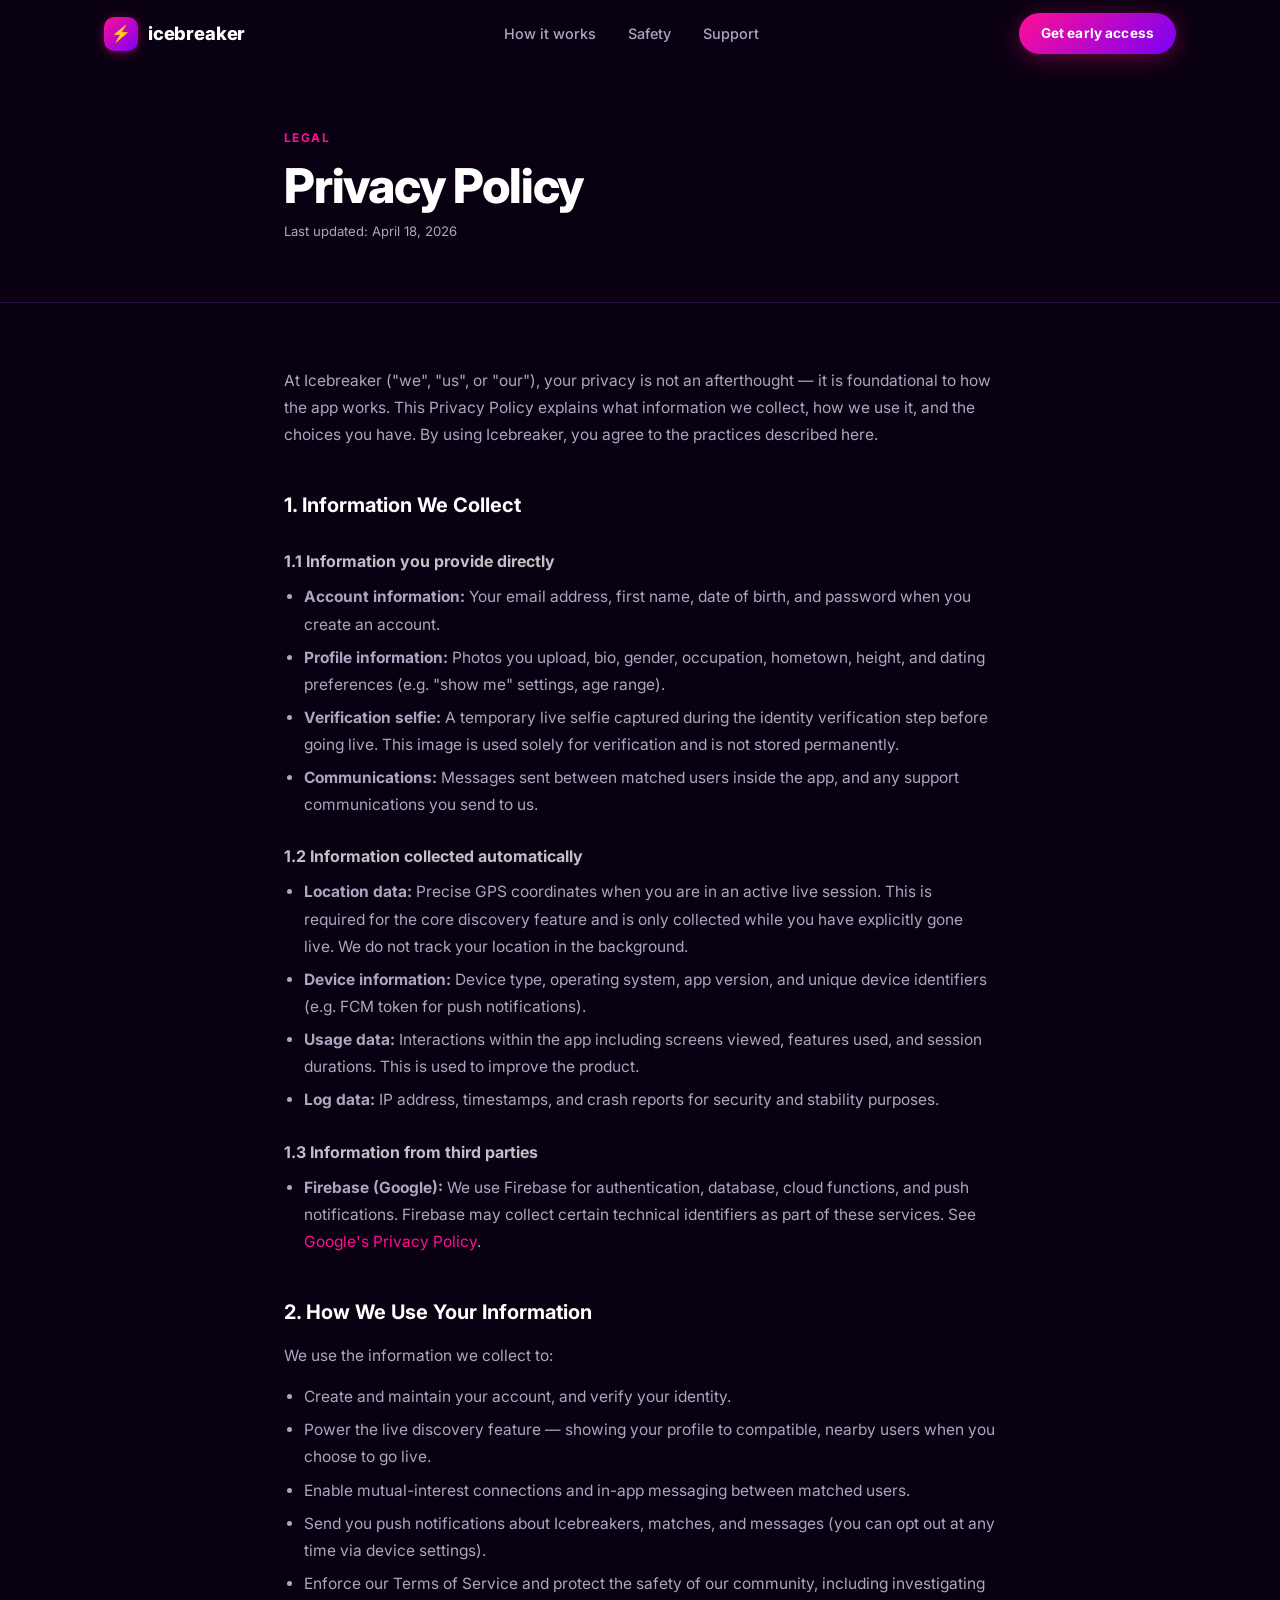
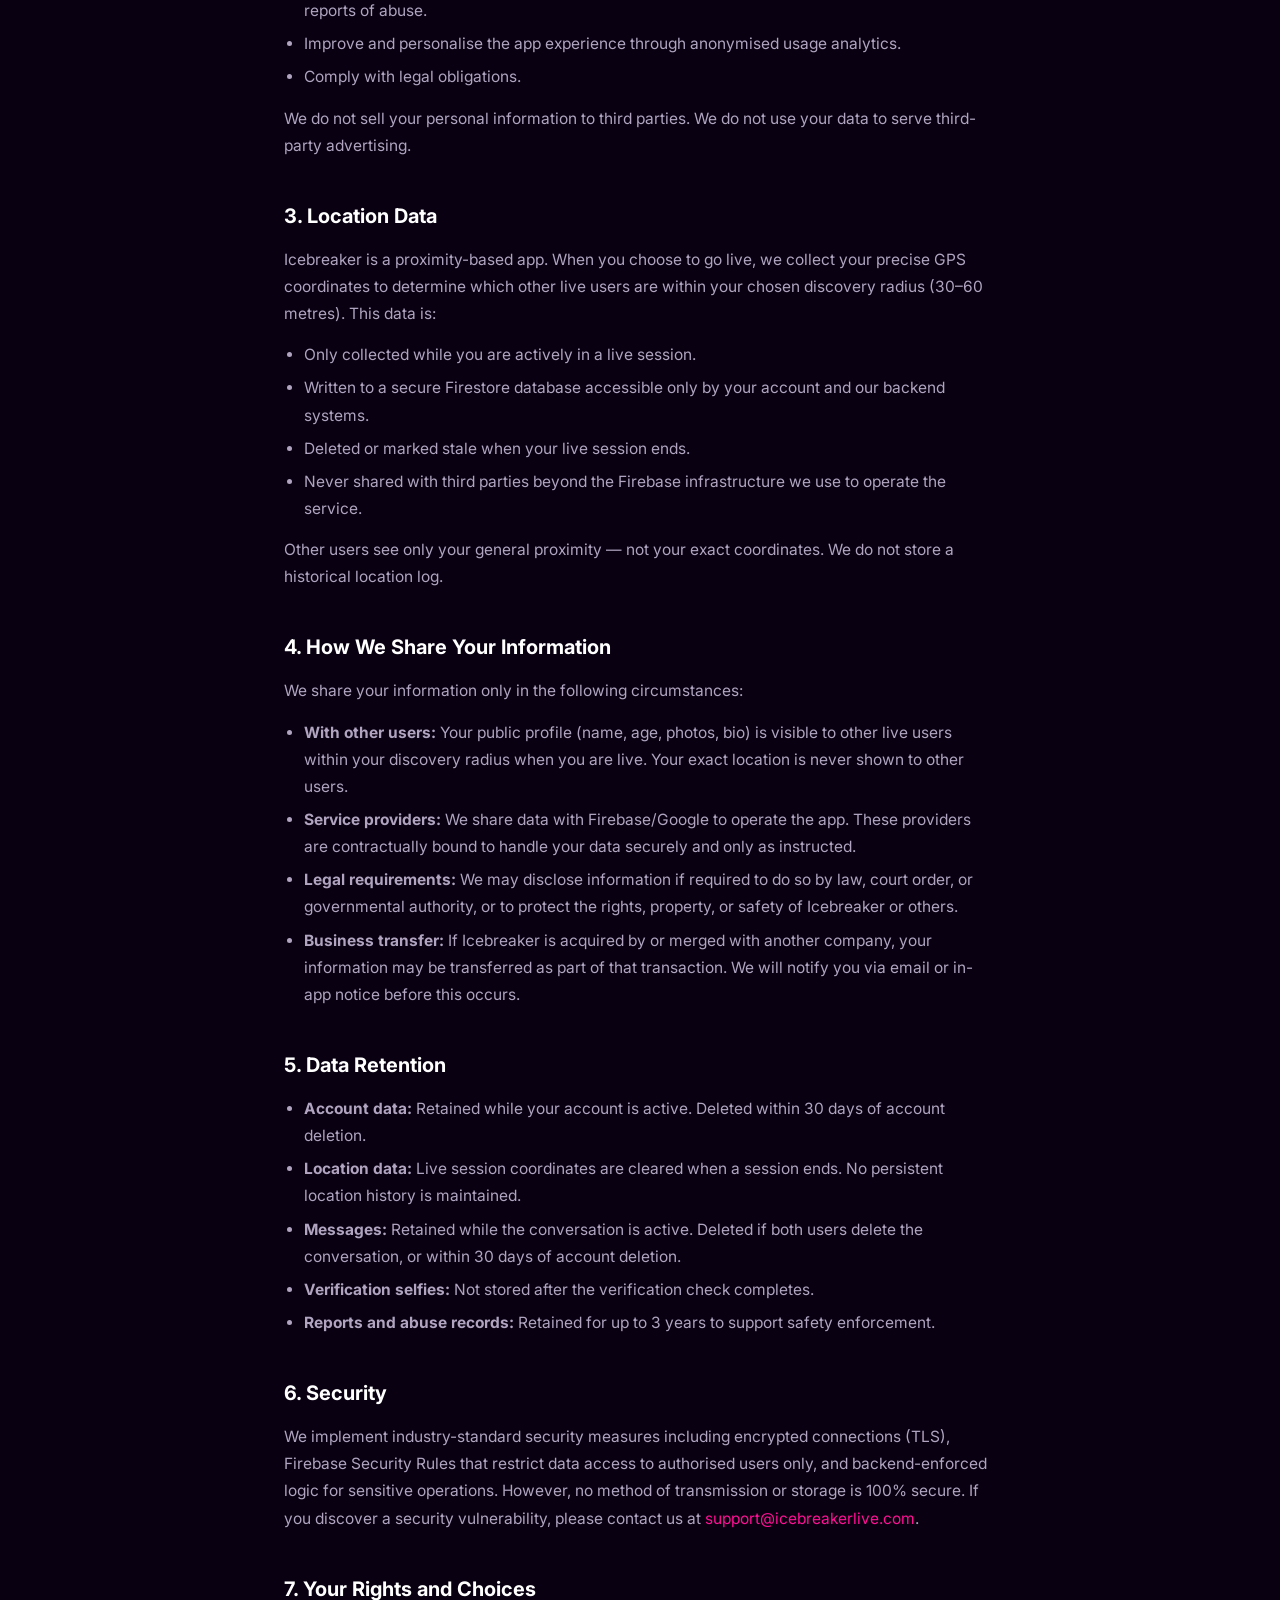
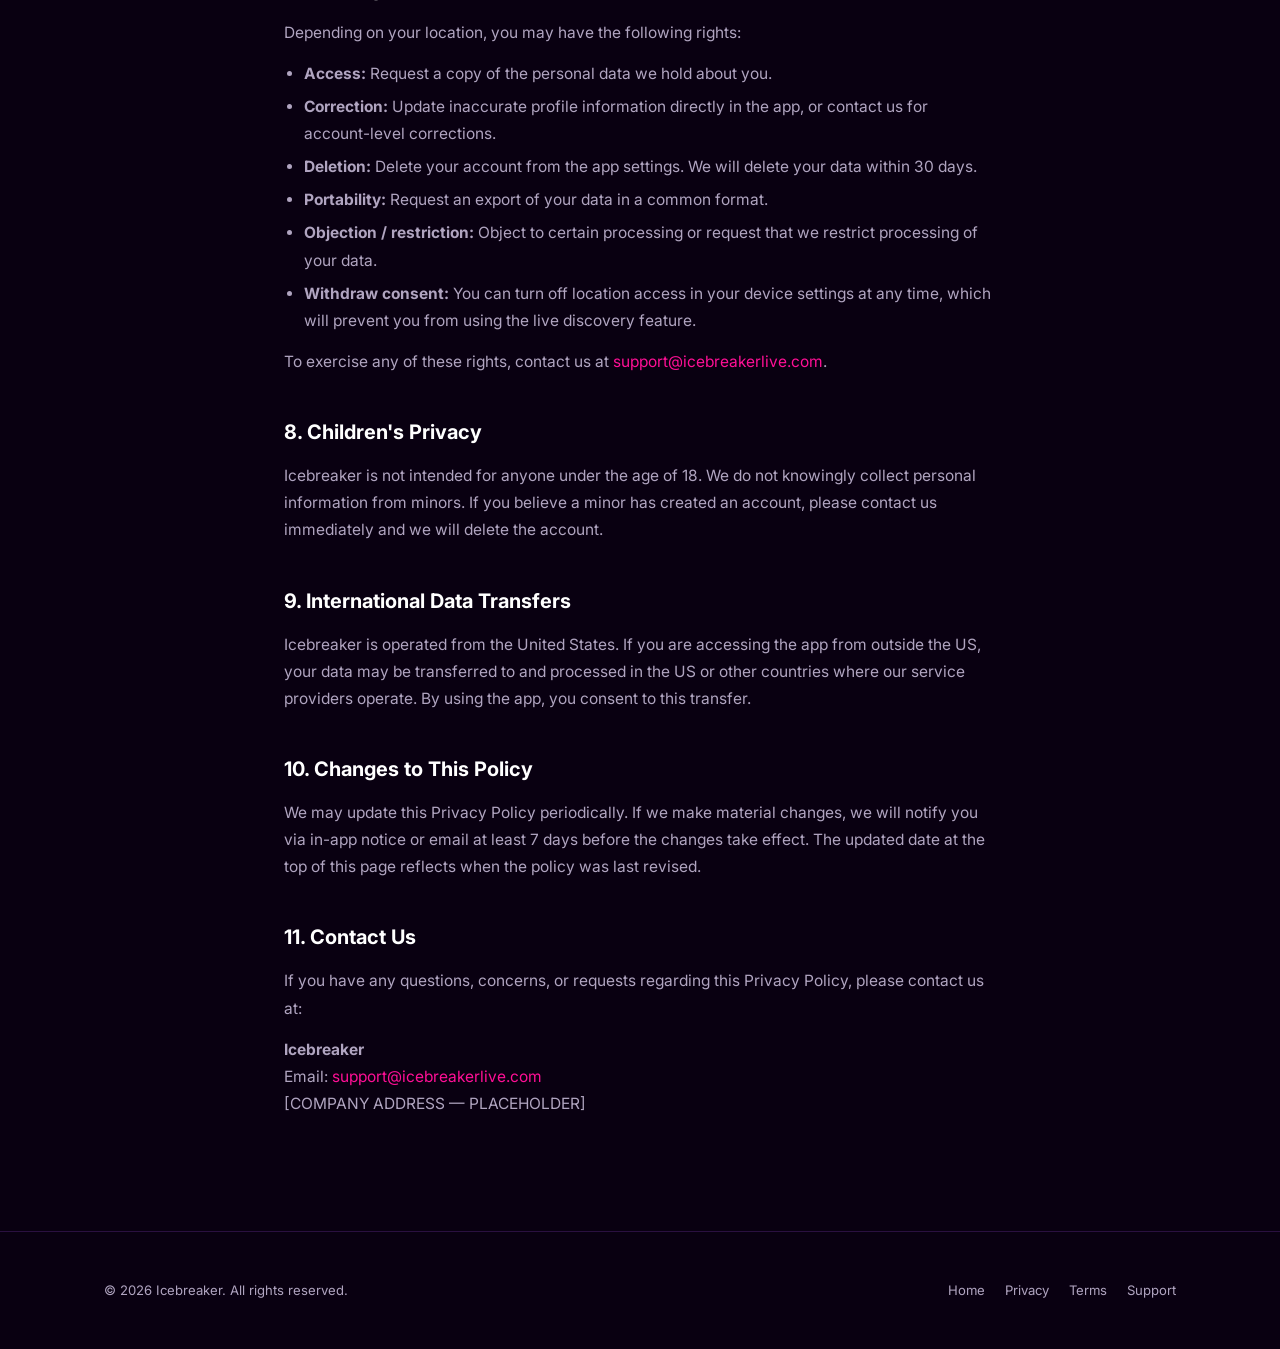
==== privacy.html @ 13da2100 "feat: initial Icebreaker website — landing, privacy, terms, support" ====
<!DOCTYPE html>
<html lang="en">
<head>
  <meta charset="UTF-8">
  <meta name="viewport" content="width=device-width, initial-scale=1.0">
  <meta name="description" content="Icebreaker Privacy Policy — how we collect, use, and protect your data.">
  <title>Privacy Policy — Icebreaker</title>
  <link rel="preconnect" href="https://fonts.googleapis.com">
  <link rel="preconnect" href="https://fonts.gstatic.com" crossorigin>
  <link href="https://fonts.googleapis.com/css2?family=Inter:wght@400;500;600;700;800;900&display=swap" rel="stylesheet">
  <link rel="stylesheet" href="css/styles.css">
  <link rel="icon" href="data:image/svg+xml,<svg xmlns='http://www.w3.org/2000/svg' viewBox='0 0 100 100'><text y='.9em' font-size='90'>⚡</text></svg>">
</head>
<body>

<!-- Mobile nav -->
<nav class="mobile-nav">
  <button class="mobile-nav__close">✕</button>
  <a href="index.html">Home</a>
  <a href="index.html#how-it-works">How it works</a>
  <a href="support.html">Support</a>
</nav>

<!-- Nav -->
<header class="nav">
  <div class="nav__inner">
    <a href="index.html" class="nav__logo">
      <div class="nav__logo-icon">⚡</div>
      <span>icebreaker</span>
    </a>
    <nav class="nav__links">
      <a href="index.html#how-it-works">How it works</a>
      <a href="index.html#safety">Safety</a>
      <a href="support.html">Support</a>
    </nav>
    <div class="nav__cta">
      <a href="index.html#download" class="btn btn-primary" style="padding:10px 22px;font-size:0.85rem;">Get early access</a>
      <button class="hamburger" aria-label="Open menu">
        <span></span><span></span><span></span>
      </button>
    </div>
  </div>
</header>

<!-- Hero -->
<section class="legal-hero">
  <div class="container container--narrow">
    <p class="label legal-hero__eyebrow">Legal</p>
    <h1 class="h2">Privacy Policy</h1>
    <p class="legal-updated text-muted">Last updated: April 18, 2026</p>
  </div>
</section>

<!-- Content -->
<section class="legal-body">
  <div class="container container--narrow">
    <div class="legal-content">

      <p>
        At Icebreaker ("we", "us", or "our"), your privacy is not an afterthought — it is foundational to how the app works. This Privacy Policy explains what information we collect, how we use it, and the choices you have. By using Icebreaker, you agree to the practices described here.
      </p>

      <h2>1. Information We Collect</h2>

      <h3>1.1 Information you provide directly</h3>
      <ul>
        <li><strong>Account information:</strong> Your email address, first name, date of birth, and password when you create an account.</li>
        <li><strong>Profile information:</strong> Photos you upload, bio, gender, occupation, hometown, height, and dating preferences (e.g. "show me" settings, age range).</li>
        <li><strong>Verification selfie:</strong> A temporary live selfie captured during the identity verification step before going live. This image is used solely for verification and is not stored permanently.</li>
        <li><strong>Communications:</strong> Messages sent between matched users inside the app, and any support communications you send to us.</li>
      </ul>

      <h3>1.2 Information collected automatically</h3>
      <ul>
        <li><strong>Location data:</strong> Precise GPS coordinates when you are in an active live session. This is required for the core discovery feature and is only collected while you have explicitly gone live. We do not track your location in the background.</li>
        <li><strong>Device information:</strong> Device type, operating system, app version, and unique device identifiers (e.g. FCM token for push notifications).</li>
        <li><strong>Usage data:</strong> Interactions within the app including screens viewed, features used, and session durations. This is used to improve the product.</li>
        <li><strong>Log data:</strong> IP address, timestamps, and crash reports for security and stability purposes.</li>
      </ul>

      <h3>1.3 Information from third parties</h3>
      <ul>
        <li><strong>Firebase (Google):</strong> We use Firebase for authentication, database, cloud functions, and push notifications. Firebase may collect certain technical identifiers as part of these services. See <a href="https://policies.google.com/privacy" target="_blank" rel="noopener">Google's Privacy Policy</a>.</li>
      </ul>

      <h2>2. How We Use Your Information</h2>
      <p>We use the information we collect to:</p>
      <ul>
        <li>Create and maintain your account, and verify your identity.</li>
        <li>Power the live discovery feature — showing your profile to compatible, nearby users when you choose to go live.</li>
        <li>Enable mutual-interest connections and in-app messaging between matched users.</li>
        <li>Send you push notifications about Icebreakers, matches, and messages (you can opt out at any time via device settings).</li>
        <li>Enforce our Terms of Service and protect the safety of our community, including investigating reports of abuse.</li>
        <li>Improve and personalise the app experience through anonymised usage analytics.</li>
        <li>Comply with legal obligations.</li>
      </ul>
      <p>We do not sell your personal information to third parties. We do not use your data to serve third-party advertising.</p>

      <h2>3. Location Data</h2>
      <p>
        Icebreaker is a proximity-based app. When you choose to go live, we collect your precise GPS coordinates to determine which other live users are within your chosen discovery radius (30–60 metres). This data is:
      </p>
      <ul>
        <li>Only collected while you are actively in a live session.</li>
        <li>Written to a secure Firestore database accessible only by your account and our backend systems.</li>
        <li>Deleted or marked stale when your live session ends.</li>
        <li>Never shared with third parties beyond the Firebase infrastructure we use to operate the service.</li>
      </ul>
      <p>
        Other users see only your general proximity — not your exact coordinates. We do not store a historical location log.
      </p>

      <h2>4. How We Share Your Information</h2>
      <p>We share your information only in the following circumstances:</p>
      <ul>
        <li><strong>With other users:</strong> Your public profile (name, age, photos, bio) is visible to other live users within your discovery radius when you are live. Your exact location is never shown to other users.</li>
        <li><strong>Service providers:</strong> We share data with Firebase/Google to operate the app. These providers are contractually bound to handle your data securely and only as instructed.</li>
        <li><strong>Legal requirements:</strong> We may disclose information if required to do so by law, court order, or governmental authority, or to protect the rights, property, or safety of Icebreaker or others.</li>
        <li><strong>Business transfer:</strong> If Icebreaker is acquired by or merged with another company, your information may be transferred as part of that transaction. We will notify you via email or in-app notice before this occurs.</li>
      </ul>

      <h2>5. Data Retention</h2>
      <ul>
        <li><strong>Account data:</strong> Retained while your account is active. Deleted within 30 days of account deletion.</li>
        <li><strong>Location data:</strong> Live session coordinates are cleared when a session ends. No persistent location history is maintained.</li>
        <li><strong>Messages:</strong> Retained while the conversation is active. Deleted if both users delete the conversation, or within 30 days of account deletion.</li>
        <li><strong>Verification selfies:</strong> Not stored after the verification check completes.</li>
        <li><strong>Reports and abuse records:</strong> Retained for up to 3 years to support safety enforcement.</li>
      </ul>

      <h2>6. Security</h2>
      <p>
        We implement industry-standard security measures including encrypted connections (TLS), Firebase Security Rules that restrict data access to authorised users only, and backend-enforced logic for sensitive operations. However, no method of transmission or storage is 100% secure. If you discover a security vulnerability, please contact us at <a href="mailto:support@icebreakerlive.com">support@icebreakerlive.com</a>.
      </p>

      <h2>7. Your Rights and Choices</h2>
      <p>Depending on your location, you may have the following rights:</p>
      <ul>
        <li><strong>Access:</strong> Request a copy of the personal data we hold about you.</li>
        <li><strong>Correction:</strong> Update inaccurate profile information directly in the app, or contact us for account-level corrections.</li>
        <li><strong>Deletion:</strong> Delete your account from the app settings. We will delete your data within 30 days.</li>
        <li><strong>Portability:</strong> Request an export of your data in a common format.</li>
        <li><strong>Objection / restriction:</strong> Object to certain processing or request that we restrict processing of your data.</li>
        <li><strong>Withdraw consent:</strong> You can turn off location access in your device settings at any time, which will prevent you from using the live discovery feature.</li>
      </ul>
      <p>To exercise any of these rights, contact us at <a href="mailto:support@icebreakerlive.com">support@icebreakerlive.com</a>.</p>

      <h2>8. Children's Privacy</h2>
      <p>
        Icebreaker is not intended for anyone under the age of 18. We do not knowingly collect personal information from minors. If you believe a minor has created an account, please contact us immediately and we will delete the account.
      </p>

      <h2>9. International Data Transfers</h2>
      <p>
        Icebreaker is operated from the United States. If you are accessing the app from outside the US, your data may be transferred to and processed in the US or other countries where our service providers operate. By using the app, you consent to this transfer.
      </p>

      <h2>10. Changes to This Policy</h2>
      <p>
        We may update this Privacy Policy periodically. If we make material changes, we will notify you via in-app notice or email at least 7 days before the changes take effect. The updated date at the top of this page reflects when the policy was last revised.
      </p>

      <h2>11. Contact Us</h2>
      <p>
        If you have any questions, concerns, or requests regarding this Privacy Policy, please contact us at:
      </p>
      <!-- PLACEHOLDER: replace with your legal entity name and address -->
      <p>
        <strong>Icebreaker</strong><br>
        Email: <a href="mailto:support@icebreakerlive.com">support@icebreakerlive.com</a><br>
        [COMPANY ADDRESS — PLACEHOLDER]
      </p>

    </div>
  </div>
</section>

<!-- Footer -->
<footer class="footer">
  <div class="container">
    <div class="footer__bottom" style="border-top:none;padding-top:0;">
      <p class="footer__copy">© 2026 Icebreaker. All rights reserved.</p>
      <div class="footer__legal">
        <a href="index.html">Home</a>
        <a href="privacy.html">Privacy</a>
        <a href="terms.html">Terms</a>
        <a href="support.html">Support</a>
      </div>
    </div>
  </div>
</footer>

<script src="js/main.js" defer></script>
</body>
</html>
---- css/styles.css ----
/* ═══════════════════════════════════════════════════════════════════════
   Icebreaker – Design System
   Brand: #FF0F96 (pink) → #7A00F5 (purple), #00D0FF (cyan)
   ═══════════════════════════════════════════════════════════════════════ */

/* ── Tokens ── */
:root {
  --pink:       #FF0F96;
  --purple:     #7A00F5;
  --cyan:       #00D0FF;
  --bg-dark:    #090011;
  --bg-surface: #130020;
  --bg-card:    #1C002E;
  --divider:    #2A1040;
  --text-muted: #B0A4C0;

  --gradient: linear-gradient(135deg, var(--pink), var(--purple));
  --gradient-h: linear-gradient(135deg, var(--purple), var(--pink));

  --radius-sm: 12px;
  --radius-md: 20px;
  --radius-lg: 32px;
  --radius-xl: 48px;

  --shadow-glow-pink:   0 0 60px rgba(255,15,150,0.25);
  --shadow-glow-purple: 0 0 60px rgba(122,0,245,0.25);
  --shadow-card:        0 4px 32px rgba(9,0,17,0.5);
  --shadow-card-hover:  0 12px 48px rgba(255,15,150,0.18);

  --font: 'Inter', -apple-system, BlinkMacSystemFont, 'Segoe UI', sans-serif;
  --font-display: 'Inter', sans-serif;

  --nav-h: 68px;
  --section-pad: 100px;
}

/* ── Reset ── */
*, *::before, *::after { box-sizing: border-box; margin: 0; padding: 0; }
html { scroll-behavior: smooth; -webkit-text-size-adjust: 100%; }
body {
  font-family: var(--font);
  background: var(--bg-dark);
  color: #fff;
  line-height: 1.6;
  overflow-x: hidden;
}
img, svg { display: block; max-width: 100%; }
a { color: inherit; text-decoration: none; }
button { font-family: inherit; cursor: pointer; border: none; outline: none; }
ul { list-style: none; }

/* ── Typography scale ── */
.h1 { font-size: clamp(2.4rem, 6vw, 4.4rem); font-weight: 800; line-height: 1.08; letter-spacing: -0.03em; }
.h2 { font-size: clamp(1.8rem, 4vw, 3rem);   font-weight: 800; line-height: 1.12; letter-spacing: -0.025em; }
.h3 { font-size: clamp(1.2rem, 2.5vw, 1.6rem); font-weight: 700; line-height: 1.3; }
.h4 { font-size: 1.1rem; font-weight: 700; }
.body-lg { font-size: clamp(1rem, 1.8vw, 1.2rem); line-height: 1.7; }
.body    { font-size: 1rem;  line-height: 1.65; }
.caption { font-size: 0.82rem; line-height: 1.5; }
.label   { font-size: 0.75rem; font-weight: 700; letter-spacing: 0.12em; text-transform: uppercase; }

/* ── Gradient text ── */
.gradient-text {
  background: var(--gradient);
  -webkit-background-clip: text;
  -webkit-text-fill-color: transparent;
  background-clip: text;
}

/* ── Utility ── */
.text-muted  { color: var(--text-muted); }
.text-center { text-align: center; }
.sr-only { position: absolute; width: 1px; height: 1px; overflow: hidden; clip: rect(0,0,0,0); }

/* ── Layout container ── */
.container {
  width: 100%;
  max-width: 1120px;
  margin: 0 auto;
  padding: 0 24px;
}
.container--narrow { max-width: 760px; }
.container--wide   { max-width: 1280px; }

/* ── Buttons ── */
.btn {
  display: inline-flex;
  align-items: center;
  justify-content: center;
  gap: 8px;
  padding: 14px 32px;
  border-radius: 100px;
  font-weight: 700;
  font-size: 0.95rem;
  letter-spacing: 0.01em;
  transition: transform 0.18s ease, box-shadow 0.18s ease, opacity 0.18s ease;
  cursor: pointer;
}
.btn:hover  { transform: translateY(-2px); }
.btn:active { transform: translateY(0); }

.btn-primary {
  background: var(--gradient);
  color: #fff;
  box-shadow: 0 4px 24px rgba(255,15,150,0.35);
}
.btn-primary:hover { box-shadow: 0 8px 36px rgba(255,15,150,0.55); }

.btn-outline {
  background: transparent;
  color: #fff;
  border: 1.5px solid rgba(255,255,255,0.22);
  backdrop-filter: blur(12px);
}
.btn-outline:hover {
  border-color: var(--pink);
  box-shadow: 0 0 20px rgba(255,15,150,0.2);
}

.btn-cyan {
  background: var(--cyan);
  color: var(--bg-dark);
  font-weight: 800;
  box-shadow: 0 4px 24px rgba(0,208,255,0.3);
}
.btn-cyan:hover { box-shadow: 0 8px 36px rgba(0,208,255,0.5); }

/* ── Divider ── */
.divider {
  width: 100%;
  height: 1px;
  background: var(--divider);
}

/* ═══════════════════════════════════════════
   NAV
   ═══════════════════════════════════════════ */
.nav {
  position: fixed;
  top: 0; left: 0; right: 0;
  z-index: 100;
  height: var(--nav-h);
  display: flex;
  align-items: center;
  transition: background 0.3s ease, backdrop-filter 0.3s ease, border-color 0.3s ease;
  border-bottom: 1px solid transparent;
}
.nav.scrolled {
  background: rgba(9,0,17,0.88);
  backdrop-filter: blur(20px);
  -webkit-backdrop-filter: blur(20px);
  border-color: var(--divider);
}
.nav__inner {
  display: flex;
  align-items: center;
  justify-content: space-between;
  width: 100%;
  max-width: 1120px;
  margin: 0 auto;
  padding: 0 24px;
}
.nav__logo {
  display: flex;
  align-items: center;
  gap: 10px;
  font-weight: 800;
  font-size: 1.15rem;
  letter-spacing: -0.01em;
}
.nav__logo-icon {
  width: 34px;
  height: 34px;
  background: var(--gradient);
  border-radius: 10px;
  display: flex;
  align-items: center;
  justify-content: center;
  font-size: 1rem;
  box-shadow: 0 2px 12px rgba(255,15,150,0.4);
}
.nav__links {
  display: flex;
  align-items: center;
  gap: 32px;
}
.nav__links a {
  font-size: 0.9rem;
  font-weight: 500;
  color: var(--text-muted);
  transition: color 0.15s;
}
.nav__links a:hover { color: #fff; }
.nav__cta {
  display: flex;
  align-items: center;
  gap: 12px;
}
.hamburger {
  display: none;
  flex-direction: column;
  gap: 5px;
  background: none;
  padding: 4px;
}
.hamburger span {
  display: block;
  width: 22px;
  height: 2px;
  background: #fff;
  border-radius: 2px;
  transition: transform 0.2s, opacity 0.2s;
}

/* ═══════════════════════════════════════════
   HERO
   ═══════════════════════════════════════════ */
.hero {
  min-height: 100vh;
  display: flex;
  flex-direction: column;
  align-items: center;
  justify-content: center;
  text-align: center;
  padding: calc(var(--nav-h) + 60px) 24px 80px;
  position: relative;
  overflow: hidden;
}

/* Ambient glow blobs */
.hero__glow {
  position: absolute;
  border-radius: 50%;
  filter: blur(80px);
  pointer-events: none;
}
.hero__glow--pink {
  width: 600px; height: 600px;
  top: -10%; left: -5%;
  background: radial-gradient(circle, rgba(255,15,150,0.18) 0%, transparent 70%);
  animation: drift 8s ease-in-out infinite alternate;
}
.hero__glow--purple {
  width: 500px; height: 500px;
  bottom: 0; right: -5%;
  background: radial-gradient(circle, rgba(122,0,245,0.16) 0%, transparent 70%);
  animation: drift 10s ease-in-out infinite alternate-reverse;
}
.hero__glow--cyan {
  width: 300px; height: 300px;
  top: 40%; left: 50%;
  transform: translate(-50%, -50%);
  background: radial-gradient(circle, rgba(0,208,255,0.08) 0%, transparent 70%);
  animation: pulse-glow 4s ease-in-out infinite;
}

@keyframes drift {
  from { transform: translate(0, 0) scale(1); }
  to   { transform: translate(40px, -30px) scale(1.1); }
}
@keyframes pulse-glow {
  0%, 100% { opacity: 0.6; transform: translate(-50%,-50%) scale(1); }
  50%       { opacity: 1;   transform: translate(-50%,-50%) scale(1.2); }
}

.hero__content {
  position: relative;
  z-index: 1;
  max-width: 780px;
}
.hero__badge {
  display: inline-flex;
  align-items: center;
  gap: 8px;
  padding: 6px 16px 6px 10px;
  background: rgba(255,15,150,0.1);
  border: 1px solid rgba(255,15,150,0.25);
  border-radius: 100px;
  font-size: 0.8rem;
  font-weight: 600;
  color: var(--pink);
  margin-bottom: 28px;
  letter-spacing: 0.02em;
}
.hero__badge-dot {
  width: 6px; height: 6px;
  background: var(--pink);
  border-radius: 50%;
  animation: blink 1.6s ease-in-out infinite;
}
@keyframes blink {
  0%, 100% { opacity: 1; }
  50%       { opacity: 0.2; }
}

.hero__title {
  margin-bottom: 24px;
}
.hero__sub {
  color: var(--text-muted);
  max-width: 540px;
  margin: 0 auto 40px;
}
.hero__ctas {
  display: flex;
  align-items: center;
  justify-content: center;
  gap: 16px;
  flex-wrap: wrap;
  margin-bottom: 64px;
}

/* App store badges (coming soon state) */
.store-badge {
  display: inline-flex;
  align-items: center;
  gap: 10px;
  padding: 12px 22px;
  background: rgba(255,255,255,0.06);
  border: 1.5px solid rgba(255,255,255,0.12);
  border-radius: 14px;
  font-weight: 600;
  font-size: 0.88rem;
  color: rgba(255,255,255,0.55);
  cursor: default;
  position: relative;
  transition: border-color 0.2s;
}
.store-badge__soon {
  position: absolute;
  top: -9px;
  right: 10px;
  background: var(--cyan);
  color: var(--bg-dark);
  font-size: 0.62rem;
  font-weight: 800;
  letter-spacing: 0.08em;
  padding: 2px 8px;
  border-radius: 100px;
}
.store-badge__icon { font-size: 1.3rem; opacity: 0.6; }
.store-badge__text { text-align: left; line-height: 1.3; }
.store-badge__text small { display: block; font-size: 0.7rem; font-weight: 400; opacity: 0.65; }
.store-badge__text strong { font-size: 0.95rem; }

/* Phone mockup visual */
.hero__visual {
  position: relative;
  width: 100%;
  max-width: 480px;
  margin: 0 auto;
}
.phone-frame {
  width: 220px;
  height: 440px;
  background: var(--bg-surface);
  border-radius: 40px;
  border: 2px solid var(--divider);
  margin: 0 auto;
  position: relative;
  box-shadow: 0 0 0 1px rgba(255,255,255,0.04), var(--shadow-card), 0 0 80px rgba(122,0,245,0.25);
  overflow: hidden;
}
.phone-frame::before {
  content: '';
  position: absolute;
  top: 10px; left: 50%;
  transform: translateX(-50%);
  width: 80px; height: 8px;
  background: var(--bg-card);
  border-radius: 4px;
}
.phone-screen {
  position: absolute;
  inset: 20px 8px 8px;
  display: flex;
  flex-direction: column;
  align-items: center;
  padding: 12px 8px;
  gap: 8px;
}
.phone-user-card {
  width: 100%;
  background: var(--bg-card);
  border-radius: 16px;
  border: 1px solid var(--divider);
  padding: 10px;
  display: flex;
  align-items: center;
  gap: 8px;
  animation: card-float 3.5s ease-in-out infinite;
}
.phone-user-card:nth-child(2) { animation-delay: -1.75s; }
.phone-user-card__avatar {
  width: 38px; height: 38px;
  border-radius: 50%;
  flex-shrink: 0;
}
.phone-user-card__info { flex: 1; }
.phone-user-card__name {
  height: 8px;
  border-radius: 4px;
  margin-bottom: 5px;
  background: rgba(255,255,255,0.18);
}
.phone-user-card__sub {
  height: 6px;
  border-radius: 3px;
  background: rgba(255,255,255,0.08);
  width: 65%;
}
.phone-connect {
  display: flex;
  flex-direction: column;
  align-items: center;
  gap: 4px;
  padding: 8px 0;
}
.phone-connect__bolt {
  font-size: 1.4rem;
  animation: bolt-pulse 1.8s ease-in-out infinite;
}
.phone-connect__line {
  width: 2px;
  height: 20px;
  border-radius: 1px;
  background: linear-gradient(to bottom, var(--pink), var(--cyan));
  animation: bolt-pulse 1.8s ease-in-out infinite;
}

@keyframes card-float {
  0%, 100% { transform: translateY(0); }
  50%       { transform: translateY(-5px); }
}
@keyframes bolt-pulse {
  0%, 100% { opacity: 1;   transform: scale(1); }
  50%       { opacity: 0.4; transform: scale(0.85); }
}

/* Floating user chips around the phone */
.user-chip {
  position: absolute;
  display: flex;
  align-items: center;
  gap: 8px;
  background: rgba(19,0,32,0.85);
  border: 1px solid var(--divider);
  border-radius: 100px;
  padding: 6px 14px 6px 8px;
  backdrop-filter: blur(12px);
  font-size: 0.78rem;
  font-weight: 600;
  white-space: nowrap;
  box-shadow: var(--shadow-card);
}
.user-chip__dot {
  width: 8px; height: 8px;
  border-radius: 50%;
  background: #4CD98A;
  box-shadow: 0 0 8px rgba(76,217,138,0.6);
  animation: blink 2s ease-in-out infinite;
}
.user-chip--1 { top: 30px; left: -30px; animation: chip-float 4s ease-in-out infinite; }
.user-chip--2 { top: 80px; right: -40px; animation: chip-float 4s ease-in-out infinite 1.3s; }
.user-chip--3 { bottom: 60px; left: -20px; animation: chip-float 4s ease-in-out infinite 2.6s; }

@keyframes chip-float {
  0%, 100% { transform: translateY(0); }
  50%       { transform: translateY(-8px); }
}

/* ═══════════════════════════════════════════
   SECTION COMMON
   ═══════════════════════════════════════════ */
.section {
  padding: var(--section-pad) 0;
}
.section--dark { background: var(--bg-dark); }
.section--surface { background: var(--bg-surface); }
.section--card { background: var(--bg-card); }

.section__header {
  margin-bottom: 64px;
}
.section__eyebrow {
  display: inline-block;
  margin-bottom: 12px;
  color: var(--pink);
}
.section__title { margin-bottom: 16px; }
.section__sub { color: var(--text-muted); }

/* ═══════════════════════════════════════════
   HOW IT WORKS
   ═══════════════════════════════════════════ */
.steps {
  display: grid;
  grid-template-columns: repeat(auto-fit, minmax(260px, 1fr));
  gap: 24px;
  counter-reset: steps;
}
.step-card {
  background: var(--bg-surface);
  border: 1px solid var(--divider);
  border-radius: var(--radius-lg);
  padding: 36px 32px;
  position: relative;
  transition: border-color 0.25s ease, transform 0.25s ease, box-shadow 0.25s ease;
  overflow: hidden;
}
.step-card::before {
  content: '';
  position: absolute;
  inset: 0;
  background: var(--gradient);
  opacity: 0;
  transition: opacity 0.25s ease;
  border-radius: inherit;
}
.step-card:hover {
  border-color: rgba(255,15,150,0.35);
  transform: translateY(-6px);
  box-shadow: var(--shadow-card-hover);
}
.step-card:hover::before { opacity: 0.04; }

.step-card__number {
  font-size: 0.7rem;
  font-weight: 800;
  letter-spacing: 0.12em;
  color: var(--pink);
  margin-bottom: 20px;
  text-transform: uppercase;
}
.step-card__icon {
  width: 52px; height: 52px;
  border-radius: 16px;
  display: flex;
  align-items: center;
  justify-content: center;
  font-size: 1.5rem;
  margin-bottom: 20px;
  position: relative;
  z-index: 1;
}
.step-card__icon--pink   { background: rgba(255,15,150,0.12); }
.step-card__icon--purple { background: rgba(122,0,245,0.12); }
.step-card__icon--cyan   { background: rgba(0,208,255,0.12); }

.step-card__title {
  margin-bottom: 10px;
  position: relative;
  z-index: 1;
}
.step-card__body {
  color: var(--text-muted);
  font-size: 0.95rem;
  line-height: 1.65;
  position: relative;
  z-index: 1;
}

/* ═══════════════════════════════════════════
   FEATURES / BENEFITS
   ═══════════════════════════════════════════ */
.features {
  display: grid;
  grid-template-columns: 1fr 1fr;
  gap: 16px;
}
.feature-card {
  background: var(--bg-card);
  border: 1px solid var(--divider);
  border-radius: var(--radius-md);
  padding: 28px 24px;
  transition: border-color 0.25s, transform 0.25s, box-shadow 0.25s;
}
.feature-card:hover {
  border-color: rgba(122,0,245,0.35);
  transform: translateY(-4px);
  box-shadow: 0 8px 32px rgba(122,0,245,0.14);
}
.feature-card__icon {
  font-size: 1.6rem;
  margin-bottom: 14px;
}
.feature-card__title { margin-bottom: 8px; }
.feature-card__body { color: var(--text-muted); font-size: 0.9rem; line-height: 1.6; }

/* ═══════════════════════════════════════════
   SAFETY SECTION
   ═══════════════════════════════════════════ */
.safety-split {
  display: grid;
  grid-template-columns: 1fr 1fr;
  gap: 80px;
  align-items: center;
}
.safety-visual {
  position: relative;
}
.safety-card {
  background: var(--bg-card);
  border: 1px solid var(--divider);
  border-radius: var(--radius-lg);
  padding: 28px;
  display: flex;
  align-items: flex-start;
  gap: 16px;
  transition: border-color 0.2s, transform 0.2s;
  margin-bottom: 12px;
}
.safety-card:hover {
  border-color: rgba(0,208,255,0.3);
  transform: translateX(6px);
}
.safety-card__icon {
  width: 44px; height: 44px;
  border-radius: 12px;
  background: rgba(0,208,255,0.1);
  display: flex;
  align-items: center;
  justify-content: center;
  font-size: 1.2rem;
  flex-shrink: 0;
}
.safety-card__title { margin-bottom: 4px; }
.safety-card__body { color: var(--text-muted); font-size: 0.88rem; line-height: 1.6; }
.safety-badge {
  display: inline-flex;
  align-items: center;
  gap: 8px;
  background: rgba(76,217,138,0.1);
  border: 1px solid rgba(76,217,138,0.25);
  border-radius: 100px;
  padding: 6px 14px;
  font-size: 0.8rem;
  font-weight: 700;
  color: #4CD98A;
  margin-top: 8px;
}

/* ═══════════════════════════════════════════
   DOWNLOAD / CTA SECTION
   ═══════════════════════════════════════════ */
.cta-section {
  padding: var(--section-pad) 0;
  text-align: center;
  position: relative;
  overflow: hidden;
}
.cta-section__glow {
  position: absolute;
  inset: 0;
  background: radial-gradient(ellipse 80% 60% at 50% 100%, rgba(122,0,245,0.2) 0%, transparent 70%);
  pointer-events: none;
}
.cta-section__content { position: relative; z-index: 1; }
.store-badges {
  display: flex;
  justify-content: center;
  gap: 16px;
  flex-wrap: wrap;
  margin-top: 40px;
}
.store-badge-lg {
  display: inline-flex;
  align-items: center;
  gap: 12px;
  padding: 16px 28px;
  background: rgba(255,255,255,0.05);
  border: 1.5px solid rgba(255,255,255,0.1);
  border-radius: 18px;
  font-weight: 600;
  color: rgba(255,255,255,0.45);
  cursor: default;
  position: relative;
  transition: border-color 0.2s;
  min-width: 200px;
}
.store-badge-lg__soon {
  position: absolute;
  top: -10px; right: 14px;
  background: var(--gradient);
  color: #fff;
  font-size: 0.62rem;
  font-weight: 800;
  letter-spacing: 0.1em;
  padding: 2px 10px;
  border-radius: 100px;
  box-shadow: 0 2px 12px rgba(255,15,150,0.4);
}
.store-badge-lg__icon { font-size: 1.6rem; opacity: 0.5; }
.store-badge-lg__label { text-align: left; }
.store-badge-lg__label small { display: block; font-size: 0.7rem; opacity: 0.55; }
.store-badge-lg__label strong { font-size: 1rem; }
.notify-form {
  display: flex;
  align-items: center;
  justify-content: center;
  gap: 12px;
  margin-top: 32px;
  flex-wrap: wrap;
}
.notify-input {
  padding: 13px 20px;
  background: rgba(255,255,255,0.06);
  border: 1.5px solid rgba(255,255,255,0.14);
  border-radius: 100px;
  color: #fff;
  font-family: var(--font);
  font-size: 0.95rem;
  width: 280px;
  outline: none;
  transition: border-color 0.2s;
}
.notify-input::placeholder { color: rgba(255,255,255,0.3); }
.notify-input:focus { border-color: var(--pink); }

/* ═══════════════════════════════════════════
   FOOTER
   ═══════════════════════════════════════════ */
.footer {
  border-top: 1px solid var(--divider);
  padding: 48px 0;
}
.footer__inner {
  display: grid;
  grid-template-columns: 1.4fr 1fr 1fr 1fr;
  gap: 40px;
  margin-bottom: 48px;
}
.footer__brand p { color: var(--text-muted); font-size: 0.88rem; margin-top: 12px; line-height: 1.65; max-width: 240px; }
.footer__col-title {
  font-size: 0.75rem;
  font-weight: 700;
  letter-spacing: 0.1em;
  text-transform: uppercase;
  color: rgba(255,255,255,0.35);
  margin-bottom: 16px;
}
.footer__links { display: flex; flex-direction: column; gap: 10px; }
.footer__links a { color: var(--text-muted); font-size: 0.88rem; transition: color 0.15s; }
.footer__links a:hover { color: #fff; }
.footer__bottom {
  display: flex;
  align-items: center;
  justify-content: space-between;
  padding-top: 24px;
  border-top: 1px solid var(--divider);
  flex-wrap: wrap;
  gap: 12px;
}
.footer__copy { font-size: 0.82rem; color: var(--text-muted); }
.footer__legal { display: flex; gap: 20px; }
.footer__legal a { font-size: 0.82rem; color: var(--text-muted); transition: color 0.15s; }
.footer__legal a:hover { color: #fff; }

/* ═══════════════════════════════════════════
   LEGAL PAGES
   ═══════════════════════════════════════════ */
.legal-hero {
  padding: calc(var(--nav-h) + 60px) 0 60px;
  border-bottom: 1px solid var(--divider);
}
.legal-hero__eyebrow {
  color: var(--pink);
  margin-bottom: 12px;
}
.legal-body {
  padding: 64px 0 100px;
}
.legal-content {
  color: var(--text-muted);
  font-size: 0.97rem;
  line-height: 1.75;
}
.legal-content h2 {
  font-size: 1.25rem;
  font-weight: 700;
  color: #fff;
  margin: 40px 0 12px;
}
.legal-content h2:first-child { margin-top: 0; }
.legal-content h3 {
  font-size: 1rem;
  font-weight: 700;
  color: rgba(255,255,255,0.75);
  margin: 24px 0 8px;
}
.legal-content p { margin-bottom: 14px; }
.legal-content ul {
  list-style: disc;
  margin: 0 0 14px 20px;
}
.legal-content ul li { margin-bottom: 6px; }
.legal-content a { color: var(--pink); transition: opacity 0.15s; }
.legal-content a:hover { opacity: 0.75; }
.legal-updated {
  font-size: 0.82rem;
  color: var(--text-muted);
  margin-top: 8px;
}

/* ═══════════════════════════════════════════
   SUPPORT PAGE
   ═══════════════════════════════════════════ */
.support-grid {
  display: grid;
  grid-template-columns: repeat(auto-fit, minmax(280px, 1fr));
  gap: 20px;
  margin-bottom: 64px;
}
.support-card {
  background: var(--bg-surface);
  border: 1px solid var(--divider);
  border-radius: var(--radius-lg);
  padding: 32px 28px;
  transition: border-color 0.2s, transform 0.2s;
}
.support-card:hover {
  border-color: rgba(255,15,150,0.3);
  transform: translateY(-4px);
}
.support-card__icon { font-size: 1.8rem; margin-bottom: 16px; }
.support-card__title { margin-bottom: 8px; }
.support-card__body { color: var(--text-muted); font-size: 0.9rem; line-height: 1.65; margin-bottom: 20px; }

.faq { border-top: 1px solid var(--divider); }
.faq-item {
  border-bottom: 1px solid var(--divider);
}
.faq-btn {
  width: 100%;
  display: flex;
  align-items: center;
  justify-content: space-between;
  padding: 24px 0;
  background: none;
  color: #fff;
  font-size: 1rem;
  font-weight: 600;
  text-align: left;
  gap: 16px;
  transition: color 0.15s;
}
.faq-btn:hover { color: var(--pink); }
.faq-chevron {
  width: 20px; height: 20px;
  flex-shrink: 0;
  transition: transform 0.25s ease;
  color: var(--text-muted);
}
.faq-item.open .faq-chevron { transform: rotate(180deg); }
.faq-answer {
  max-height: 0;
  overflow: hidden;
  transition: max-height 0.3s ease, padding 0.3s ease;
}
.faq-item.open .faq-answer { max-height: 400px; }
.faq-answer-inner {
  padding-bottom: 24px;
  color: var(--text-muted);
  font-size: 0.95rem;
  line-height: 1.7;
}

/* ═══════════════════════════════════════════
   SCROLL ANIMATIONS
   ═══════════════════════════════════════════ */
[data-animate] {
  opacity: 0;
  transform: translateY(28px);
  transition: opacity 0.6s ease, transform 0.6s ease;
}
[data-animate].animated {
  opacity: 1;
  transform: translateY(0);
}
[data-animate-delay="1"] { transition-delay: 0.1s; }
[data-animate-delay="2"] { transition-delay: 0.2s; }
[data-animate-delay="3"] { transition-delay: 0.3s; }
[data-animate-delay="4"] { transition-delay: 0.4s; }
[data-animate-delay="5"] { transition-delay: 0.5s; }

/* ═══════════════════════════════════════════
   MOBILE NAV DRAWER
   ═══════════════════════════════════════════ */
.mobile-nav {
  display: none;
  position: fixed;
  inset: 0;
  z-index: 200;
  background: rgba(9,0,17,0.97);
  backdrop-filter: blur(20px);
  flex-direction: column;
  align-items: center;
  justify-content: center;
  gap: 32px;
}
.mobile-nav.open { display: flex; }
.mobile-nav a {
  font-size: 1.5rem;
  font-weight: 700;
  color: rgba(255,255,255,0.75);
  transition: color 0.15s;
}
.mobile-nav a:hover { color: #fff; }
.mobile-nav__close {
  position: absolute;
  top: 20px; right: 20px;
  background: none;
  color: var(--text-muted);
  font-size: 1.5rem;
  line-height: 1;
}

/* ═══════════════════════════════════════════
   RESPONSIVE
   ═══════════════════════════════════════════ */
@media (max-width: 900px) {
  :root { --section-pad: 72px; }

  .nav__links { display: none; }
  .nav__cta .btn { display: none; }
  .hamburger { display: flex; }

  .safety-split {
    grid-template-columns: 1fr;
    gap: 48px;
  }
  .safety-visual { order: -1; }

  .features {
    grid-template-columns: 1fr;
  }

  .footer__inner {
    grid-template-columns: 1fr 1fr;
  }
}

@media (max-width: 600px) {
  :root { --section-pad: 56px; }

  .hero__ctas { flex-direction: column; }
  .steps { grid-template-columns: 1fr; }

  .footer__inner { grid-template-columns: 1fr; gap: 28px; }
  .footer__bottom { flex-direction: column; text-align: center; }

  .phone-frame { width: 180px; height: 360px; }
  .user-chip { display: none; }

  .notify-form { flex-direction: column; }
  .notify-input { width: 100%; }
}
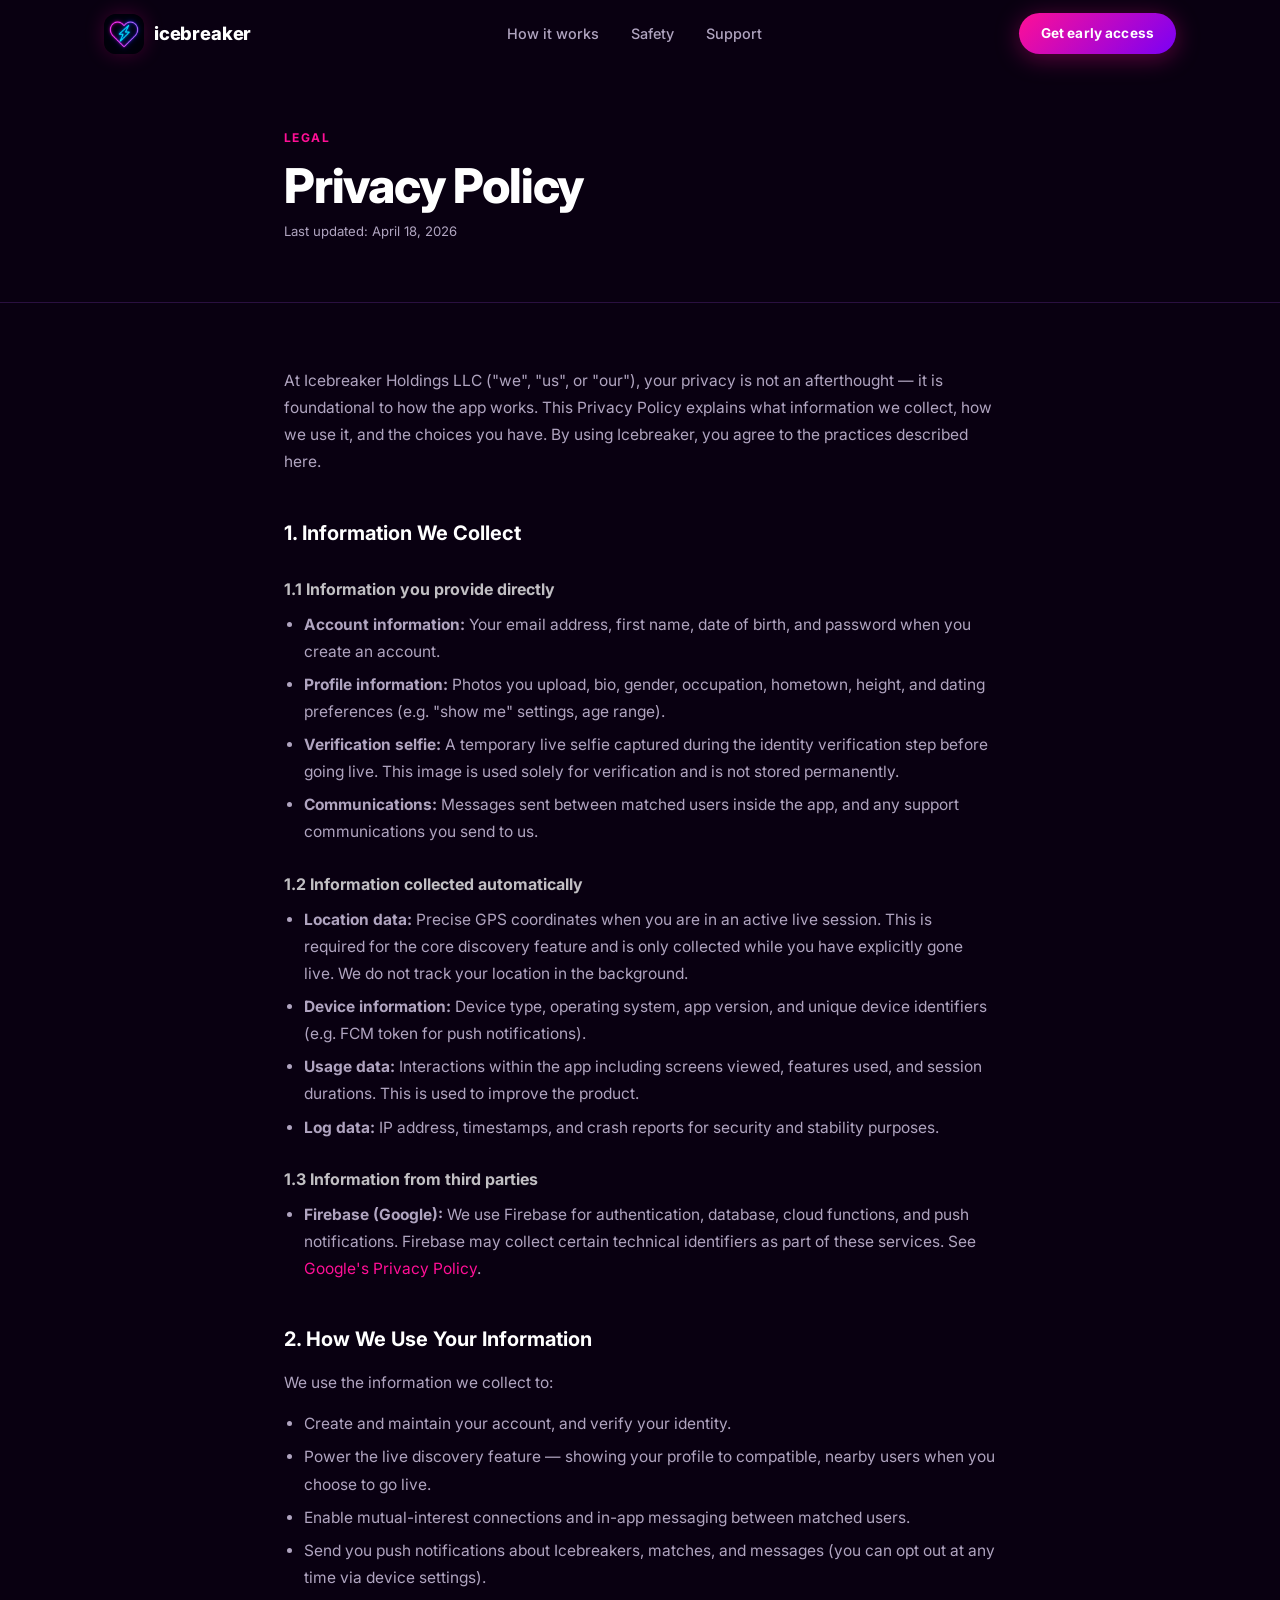
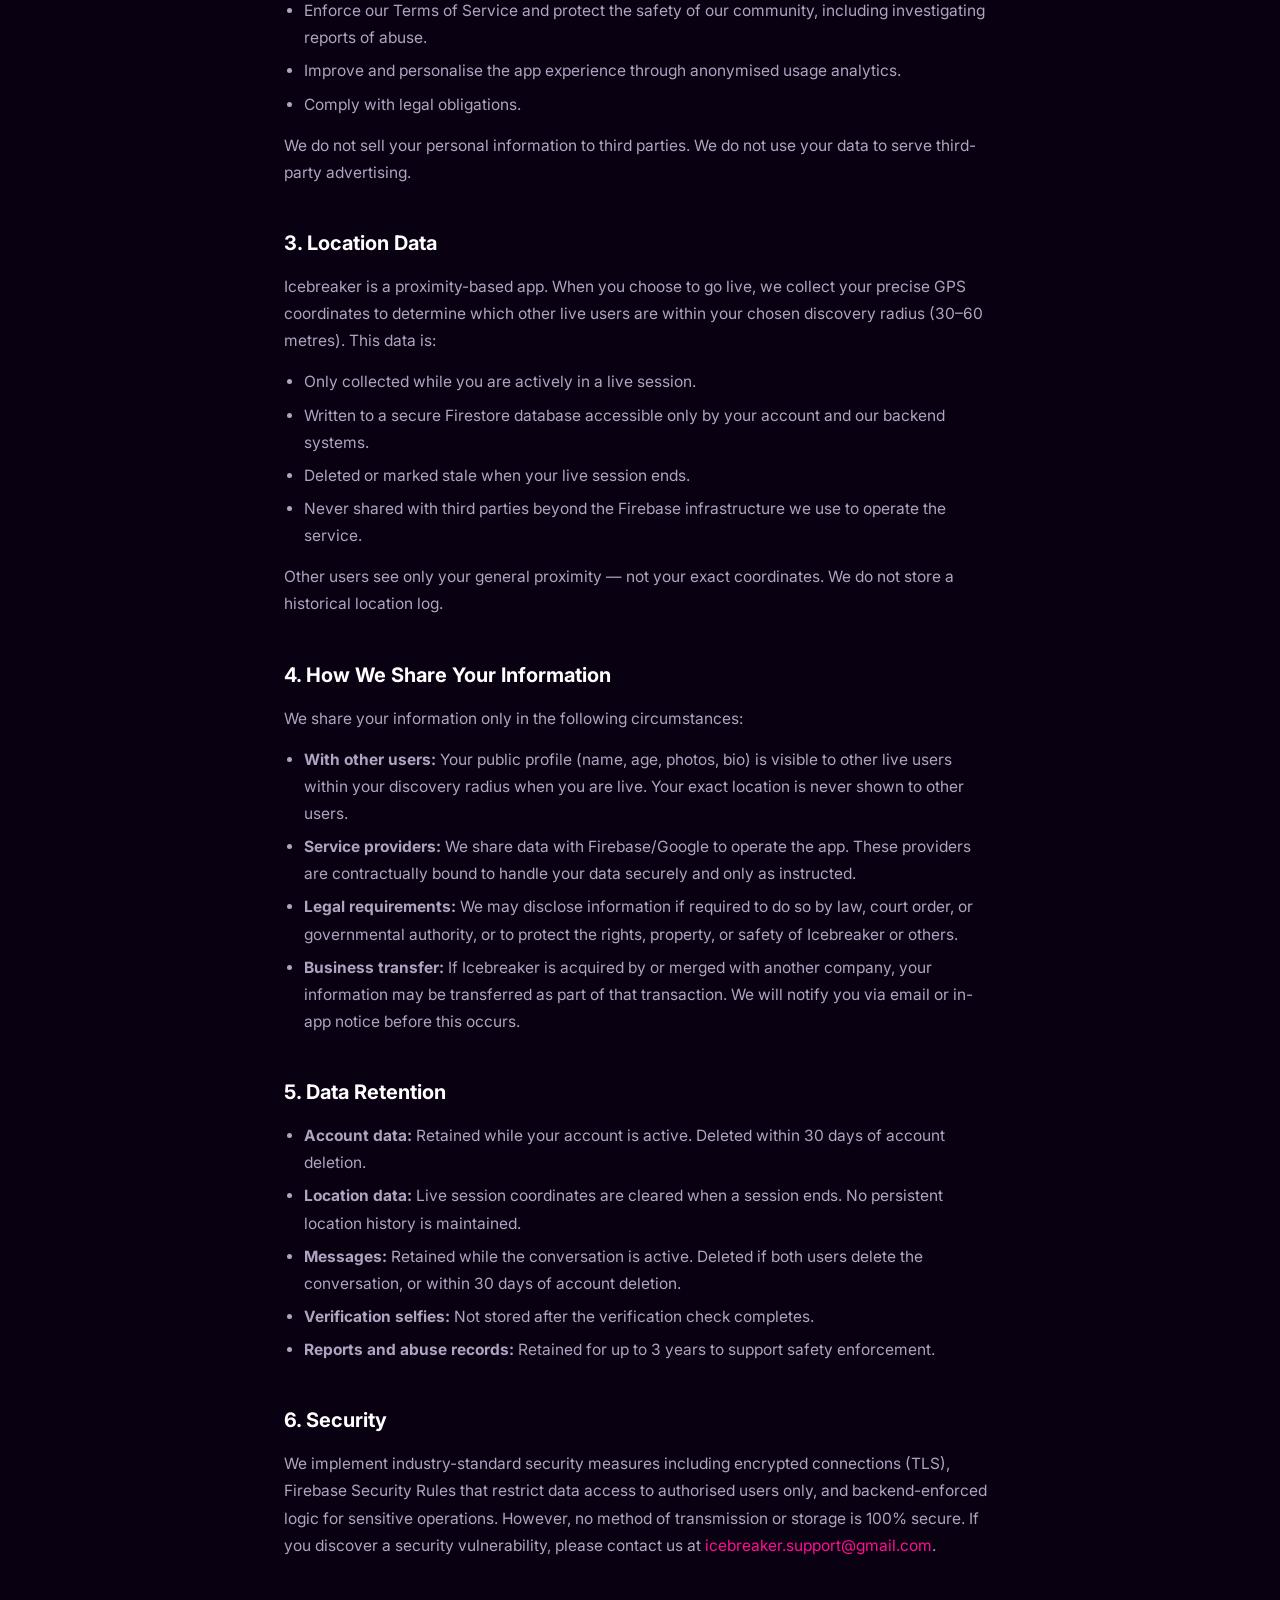
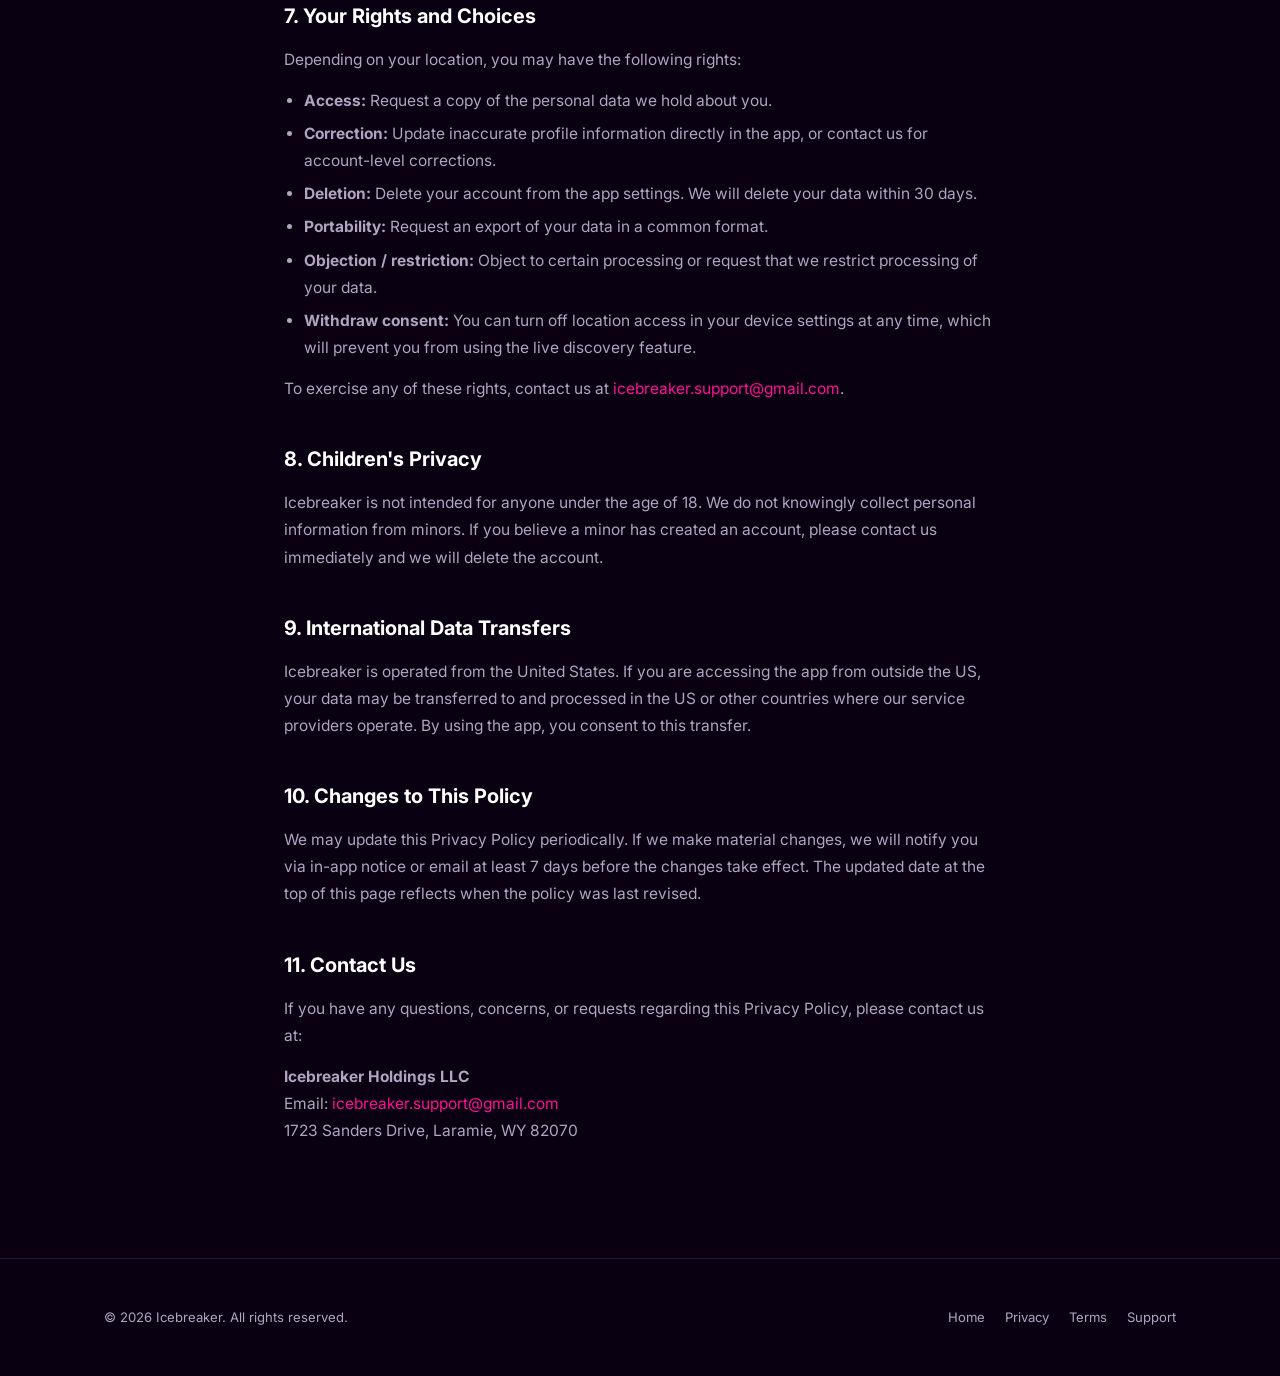
==== commit 1c27ae15: "feat: complete website refresh — responsive layout, Formspree waitlist, legal pages - Full homepage " ====
--- a/privacy.html
+++ b/privacy.html
@@ -9,7 +9,7 @@
   <link rel="preconnect" href="https://fonts.gstatic.com" crossorigin>
   <link href="https://fonts.googleapis.com/css2?family=Inter:wght@400;500;600;700;800;900&display=swap" rel="stylesheet">
   <link rel="stylesheet" href="css/styles.css">
-  <link rel="icon" href="data:image/svg+xml,<svg xmlns='http://www.w3.org/2000/svg' viewBox='0 0 100 100'><text y='.9em' font-size='90'>⚡</text></svg>">
+  <link rel="icon" type="image/png" href="assets/icebreaker-logo.png">
 </head>
 <body>
 
@@ -25,7 +25,7 @@
 <header class="nav">
   <div class="nav__inner">
     <a href="index.html" class="nav__logo">
-      <div class="nav__logo-icon">⚡</div>
+      <img src="assets/icebreaker-logo.png" alt="Icebreaker logo" class="brand-logo">
       <span>icebreaker</span>
     </a>
     <nav class="nav__links">
@@ -57,7 +57,7 @@
     <div class="legal-content">
 
       <p>
-        At Icebreaker ("we", "us", or "our"), your privacy is not an afterthought — it is foundational to how the app works. This Privacy Policy explains what information we collect, how we use it, and the choices you have. By using Icebreaker, you agree to the practices described here.
+        At Icebreaker Holdings LLC ("we", "us", or "our"), your privacy is not an afterthought — it is foundational to how the app works. This Privacy Policy explains what information we collect, how we use it, and the choices you have. By using Icebreaker, you agree to the practices described here.
       </p>
 
       <h2>1. Information We Collect</h2>
@@ -130,7 +130,7 @@
 
       <h2>6. Security</h2>
       <p>
-        We implement industry-standard security measures including encrypted connections (TLS), Firebase Security Rules that restrict data access to authorised users only, and backend-enforced logic for sensitive operations. However, no method of transmission or storage is 100% secure. If you discover a security vulnerability, please contact us at <a href="mailto:support@icebreakerlive.com">support@icebreakerlive.com</a>.
+        We implement industry-standard security measures including encrypted connections (TLS), Firebase Security Rules that restrict data access to authorised users only, and backend-enforced logic for sensitive operations. However, no method of transmission or storage is 100% secure. If you discover a security vulnerability, please contact us at <a href="mailto:icebreaker.support@gmail.com">icebreaker.support@gmail.com</a>.
       </p>
 
       <h2>7. Your Rights and Choices</h2>
@@ -143,7 +143,7 @@
         <li><strong>Objection / restriction:</strong> Object to certain processing or request that we restrict processing of your data.</li>
         <li><strong>Withdraw consent:</strong> You can turn off location access in your device settings at any time, which will prevent you from using the live discovery feature.</li>
       </ul>
-      <p>To exercise any of these rights, contact us at <a href="mailto:support@icebreakerlive.com">support@icebreakerlive.com</a>.</p>
+      <p>To exercise any of these rights, contact us at <a href="mailto:icebreaker.support@gmail.com">icebreaker.support@gmail.com</a>.</p>
 
       <h2>8. Children's Privacy</h2>
       <p>
@@ -164,11 +164,10 @@
       <p>
         If you have any questions, concerns, or requests regarding this Privacy Policy, please contact us at:
       </p>
-      <!-- PLACEHOLDER: replace with your legal entity name and address -->
       <p>
-        <strong>Icebreaker</strong><br>
-        Email: <a href="mailto:support@icebreakerlive.com">support@icebreakerlive.com</a><br>
-        [COMPANY ADDRESS — PLACEHOLDER]
+        <strong>Icebreaker Holdings LLC</strong><br>
+        Email: <a href="mailto:icebreaker.support@gmail.com">icebreaker.support@gmail.com</a><br>
+        1723 Sanders Drive, Laramie, WY 82070
       </p>
 
     </div>
--- a/css/styles.css
+++ b/css/styles.css
@@ -943,6 +943,13 @@
 @media (max-width: 600px) {
   :root { --section-pad: 56px; }
 
+  /* Scale down display type so headings don't overflow at 390px */
+  .h1 { font-size: clamp(1.4rem, 6vw, 2rem); }
+  .h2 { font-size: clamp(1.3rem, 5vw, 1.8rem); }
+
+  /* Collapse hero side padding — let body/container padding handle it */
+  .hero--homepage { padding-left: 0; padding-right: 0; }
+
   .hero__ctas { flex-direction: column; }
   .steps { grid-template-columns: 1fr; }
 
@@ -955,3 +962,407 @@
   .notify-form { flex-direction: column; }
   .notify-input { width: 100%; }
 }
+
+/* ═══════════════════════════════════════════
+   WEBSITE REFRESH ADDITIONS
+   ═══════════════════════════════════════════ */
+.brand-logo {
+  width: 40px;
+  height: 40px;
+  object-fit: contain;
+  border-radius: 12px;
+  box-shadow: 0 0 20px rgba(255,15,150,0.22);
+}
+
+.hero--homepage {
+  text-align: left;
+  padding-bottom: 120px;
+}
+.hero-home {
+  position: relative;
+  z-index: 1;
+  display: grid;
+  grid-template-columns: 1.05fr 0.95fr;
+  gap: 48px;
+  align-items: center;
+}
+.hero-home__copy {
+  max-width: 670px;
+}
+.hero__sub--left,
+.hero__ctas--left {
+  margin-left: 0;
+  justify-content: flex-start;
+}
+.hero-points {
+  display: grid;
+  gap: 12px;
+  margin-top: 10px;
+}
+.hero-point {
+  display: flex;
+  align-items: center;
+  gap: 10px;
+  color: #ddd6e5;
+  font-size: 0.96rem;
+}
+.hero-point span {
+  display: inline-flex;
+  align-items: center;
+  justify-content: center;
+  width: 22px;
+  height: 22px;
+  border-radius: 999px;
+  background: rgba(0,208,255,0.14);
+  color: var(--cyan);
+  font-size: 0.8rem;
+  font-weight: 800;
+}
+.hero-home__visual {
+  display: flex;
+  justify-content: center;
+}
+.hero-device-stack {
+  position: relative;
+  width: 100%;
+  min-height: 660px;
+}
+.screen-card {
+  position: absolute;
+  width: 280px;
+  border-radius: 34px;
+  background: linear-gradient(180deg, rgba(28,0,46,0.94), rgba(19,0,32,0.98));
+  border: 1px solid rgba(255,255,255,0.09);
+  box-shadow: 0 18px 60px rgba(0,0,0,0.35), 0 0 48px rgba(122,0,245,0.12);
+  padding: 14px;
+  overflow: hidden;
+}
+.screen-card--primary {
+  top: 0;
+  left: 0;
+  z-index: 3;
+  transform: rotate(-8deg);
+}
+.screen-card--secondary {
+  top: 150px;
+  right: 10px;
+  z-index: 2;
+  transform: rotate(7deg);
+}
+.screen-card--tertiary {
+  bottom: 10px;
+  left: 70px;
+  z-index: 1;
+  transform: rotate(-2deg);
+}
+.screen-card__top {
+  display: flex;
+  justify-content: space-between;
+  align-items: center;
+  margin-bottom: 12px;
+}
+.screen-pill {
+  display: inline-flex;
+  align-items: center;
+  padding: 5px 10px;
+  border-radius: 999px;
+  background: rgba(255,15,150,0.14);
+  color: #ffd0ec;
+  font-size: 0.75rem;
+  font-weight: 700;
+  letter-spacing: 0.02em;
+}
+.screen-pill--cyan {
+  background: rgba(0,208,255,0.12);
+  color: #bcf6ff;
+}
+.screen-pill--pink {
+  background: rgba(255,15,150,0.16);
+}
+.screen-dot {
+  width: 10px;
+  height: 10px;
+  border-radius: 999px;
+  background: #4CD98A;
+  box-shadow: 0 0 12px rgba(76,217,138,0.75);
+}
+.mock-app {
+  border-radius: 24px;
+  background: linear-gradient(180deg, #0e0516, #130020);
+  border: 1px solid rgba(255,255,255,0.06);
+  padding: 16px;
+  min-height: 430px;
+}
+.mock-status-row,
+.mock-name-row,
+.mock-action-row,
+.mock-tags,
+.decision-row {
+  display: flex;
+  align-items: center;
+}
+.mock-status-row,
+.mock-name-row {
+  justify-content: space-between;
+}
+.mock-status-row {
+  color: rgba(255,255,255,0.7);
+  font-size: 0.82rem;
+  margin-bottom: 14px;
+}
+.mock-profile-card {
+  background: rgba(255,255,255,0.04);
+  border: 1px solid rgba(255,255,255,0.06);
+  border-radius: 22px;
+  padding: 12px;
+}
+.mock-photo {
+  height: 220px;
+  border-radius: 18px;
+  margin-bottom: 12px;
+  background: radial-gradient(circle at top, rgba(255,15,150,0.32), transparent 35%), linear-gradient(135deg, #ff0f96, #7a00f5 55%, #00d0ff);
+}
+.mock-name-row strong {
+  font-size: 1rem;
+}
+.mock-name-row span,
+.mock-profile-card p {
+  color: rgba(255,255,255,0.72);
+}
+.mock-profile-card p {
+  font-size: 0.88rem;
+  line-height: 1.6;
+  margin: 12px 0;
+}
+.mock-tags {
+  gap: 8px;
+  flex-wrap: wrap;
+}
+.mock-tags span {
+  padding: 6px 10px;
+  border-radius: 999px;
+  font-size: 0.72rem;
+  background: rgba(255,255,255,0.06);
+  color: rgba(255,255,255,0.82);
+}
+.mock-action-row {
+  gap: 10px;
+  margin-top: 16px;
+}
+.mock-action-row button {
+  flex: 1;
+  padding: 12px 14px;
+  border-radius: 14px;
+  background: rgba(255,255,255,0.06);
+  color: #fff;
+  font-weight: 700;
+}
+.mock-action-row button.is-primary {
+  background: var(--gradient);
+}
+.mock-action-row--stack {
+  flex-direction: column;
+}
+.mock-action-row--stack button {
+  width: 100%;
+}
+.mock-app--match,
+.mock-app--chat {
+  display: flex;
+  flex-direction: column;
+  justify-content: center;
+  text-align: center;
+}
+.mock-app--match h3,
+.mock-app--chat h3 {
+  font-size: 1.4rem;
+  margin: 12px 0 6px;
+}
+.mock-app--match p,
+.mock-app--chat p {
+  color: rgba(255,255,255,0.7);
+  line-height: 1.6;
+}
+.match-color {
+  width: 120px;
+  height: 120px;
+  border-radius: 28px;
+  margin: 0 auto;
+  background: linear-gradient(135deg, #00d0ff, #6f81ff);
+  box-shadow: 0 0 50px rgba(0,208,255,0.35);
+}
+.timer {
+  width: 126px;
+  margin: 22px auto;
+  padding: 14px 0;
+  border-radius: 999px;
+  background: rgba(255,255,255,0.06);
+  font-size: 1.8rem;
+  font-weight: 800;
+  letter-spacing: 0.06em;
+}
+.decision-row {
+  gap: 10px;
+  margin-top: 24px;
+}
+.decision-card {
+  flex: 1;
+  padding: 18px 10px;
+  border-radius: 20px;
+  background: rgba(255,255,255,0.06);
+  font-size: 0.85rem;
+  font-weight: 700;
+}
+.trust-strip {
+  border-top: 1px solid var(--divider);
+  border-bottom: 1px solid var(--divider);
+  padding: 18px 0;
+  background: rgba(12,0,20,0.92);
+}
+.trust-strip__inner {
+  display: flex;
+  justify-content: center;
+  align-items: center;
+  gap: 28px;
+  flex-wrap: wrap;
+  color: var(--text-muted);
+  font-size: 0.88rem;
+  font-weight: 600;
+}
+.steps--four {
+  grid-template-columns: repeat(4, 1fr);
+}
+.positioning-grid {
+  display: grid;
+  grid-template-columns: 1fr 1fr;
+  gap: 80px;
+  align-items: center;
+}
+.shot-grid {
+  display: grid;
+  grid-template-columns: repeat(4, 1fr);
+  gap: 22px;
+}
+.shot-card {
+  background: rgba(255,255,255,0.03);
+  border: 1px solid var(--divider);
+  border-radius: 28px;
+  padding: 18px;
+  box-shadow: var(--shadow-card);
+}
+.shot-card h3 {
+  margin: 16px 0 8px;
+}
+.shot-card p {
+  font-size: 0.92rem;
+  line-height: 1.6;
+}
+.shot-card__phone {
+  border-radius: 28px;
+  padding: 10px;
+  background: linear-gradient(180deg, rgba(255,255,255,0.05), rgba(255,255,255,0.02));
+  border: 1px solid rgba(255,255,255,0.06);
+}
+.shot-placeholder {
+  min-height: 360px;
+  border-radius: 22px;
+  display: flex;
+  align-items: center;
+  justify-content: center;
+  text-align: center;
+  padding: 18px;
+  font-size: 1rem;
+  font-weight: 800;
+  letter-spacing: -0.01em;
+}
+.shot-placeholder--pink {
+  background: linear-gradient(135deg, rgba(255,15,150,0.4), rgba(122,0,245,0.18));
+}
+.shot-placeholder--cyan {
+  background: linear-gradient(135deg, rgba(0,208,255,0.4), rgba(122,0,245,0.18));
+}
+.shot-placeholder--purple {
+  background: linear-gradient(135deg, rgba(122,0,245,0.42), rgba(255,15,150,0.18));
+}
+.section--quote {
+  padding-top: 70px;
+  padding-bottom: 70px;
+}
+.quote-block {
+  font-size: clamp(1.2rem, 2.5vw, 1.9rem);
+  font-weight: 700;
+  line-height: 1.45;
+  letter-spacing: -0.02em;
+}
+.cta-logo {
+  width: 88px;
+  height: 88px;
+  object-fit: contain;
+  margin: 0 auto 18px;
+  border-radius: 26px;
+  box-shadow: 0 0 42px rgba(255,15,150,0.24);
+}
+
+@media (max-width: 1100px) {
+  .hero-home,
+  .positioning-grid,
+  .shot-grid {
+    grid-template-columns: 1fr;
+  }
+  .steps--four {
+    grid-template-columns: repeat(2, 1fr);
+  }
+  .hero-home__visual {
+    margin-top: 16px;
+  }
+  .hero-device-stack {
+    min-height: 720px;
+    max-width: 620px;
+  }
+}
+
+@media (max-width: 900px) {
+  .hero--homepage {
+    text-align: center;
+  }
+  .hero__sub--left,
+  .hero__ctas--left {
+    margin-right: auto;
+    margin-left: auto;
+    justify-content: center;
+  }
+  .hero-points {
+    justify-items: center;
+  }
+  .screen-card--primary {
+    left: 10px;
+  }
+  .screen-card--secondary {
+    right: 10px;
+  }
+  .screen-card--tertiary {
+    left: 120px;
+  }
+}
+
+@media (max-width: 700px) {
+  .hero-device-stack {
+    min-height: auto;
+    display: grid;
+    gap: 18px;
+  }
+  .screen-card {
+    position: static;
+    width: 100%;
+    transform: none;
+  }
+  .steps--four {
+    grid-template-columns: 1fr;
+  }
+  .shot-grid {
+    gap: 18px;
+  }
+  .shot-placeholder {
+    min-height: 260px;
+  }
+}
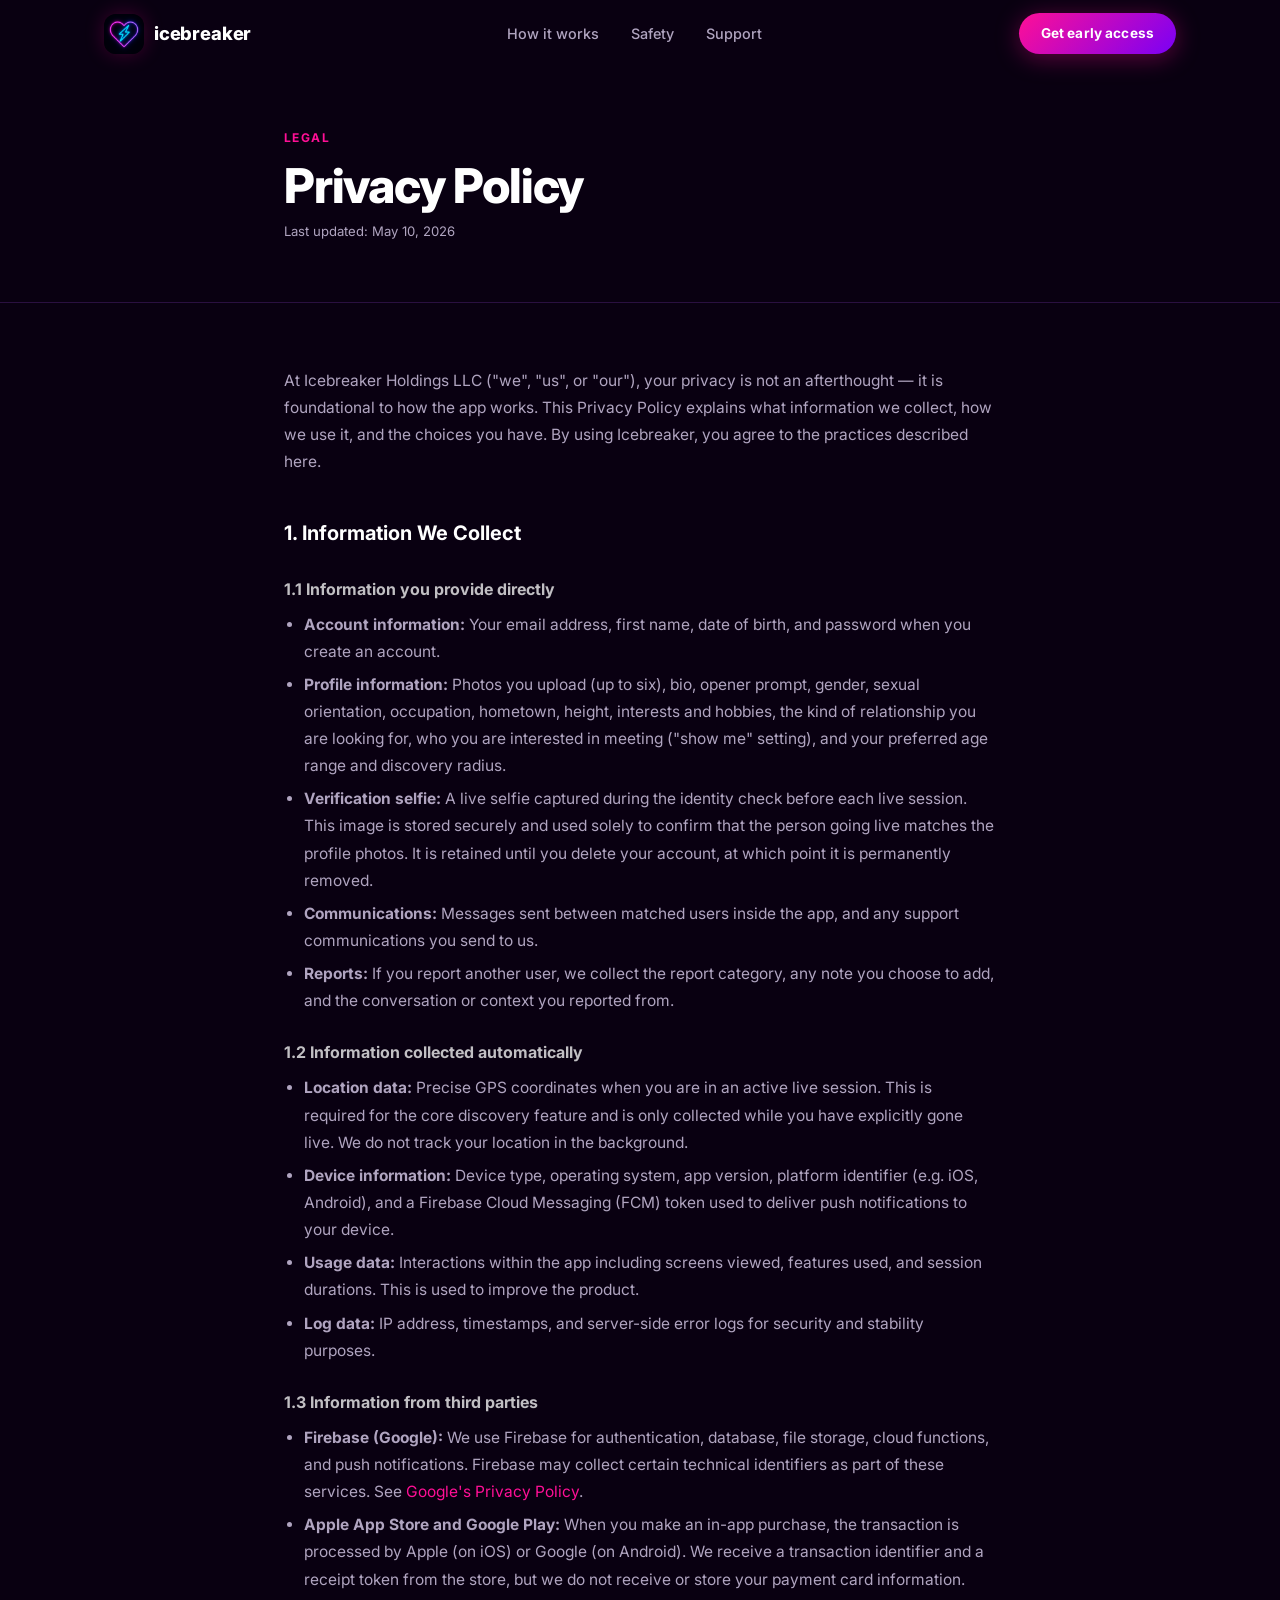
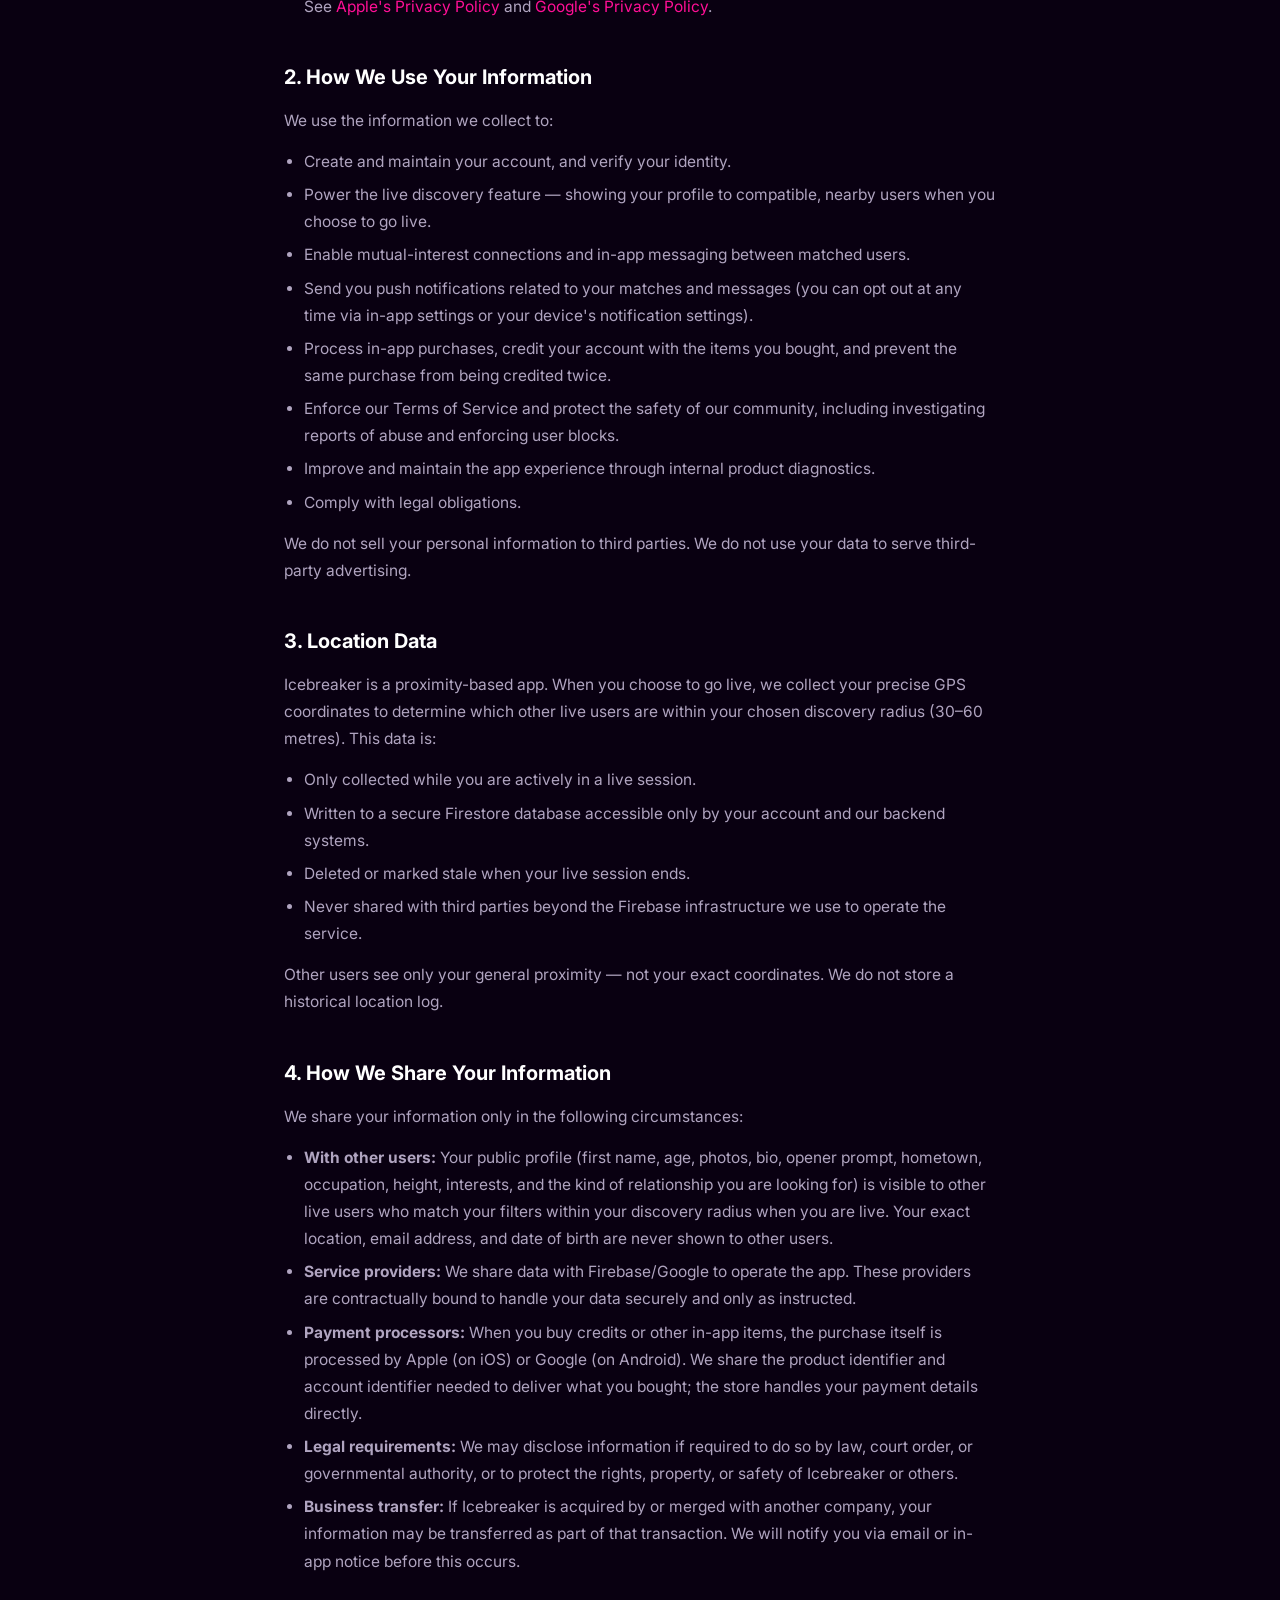
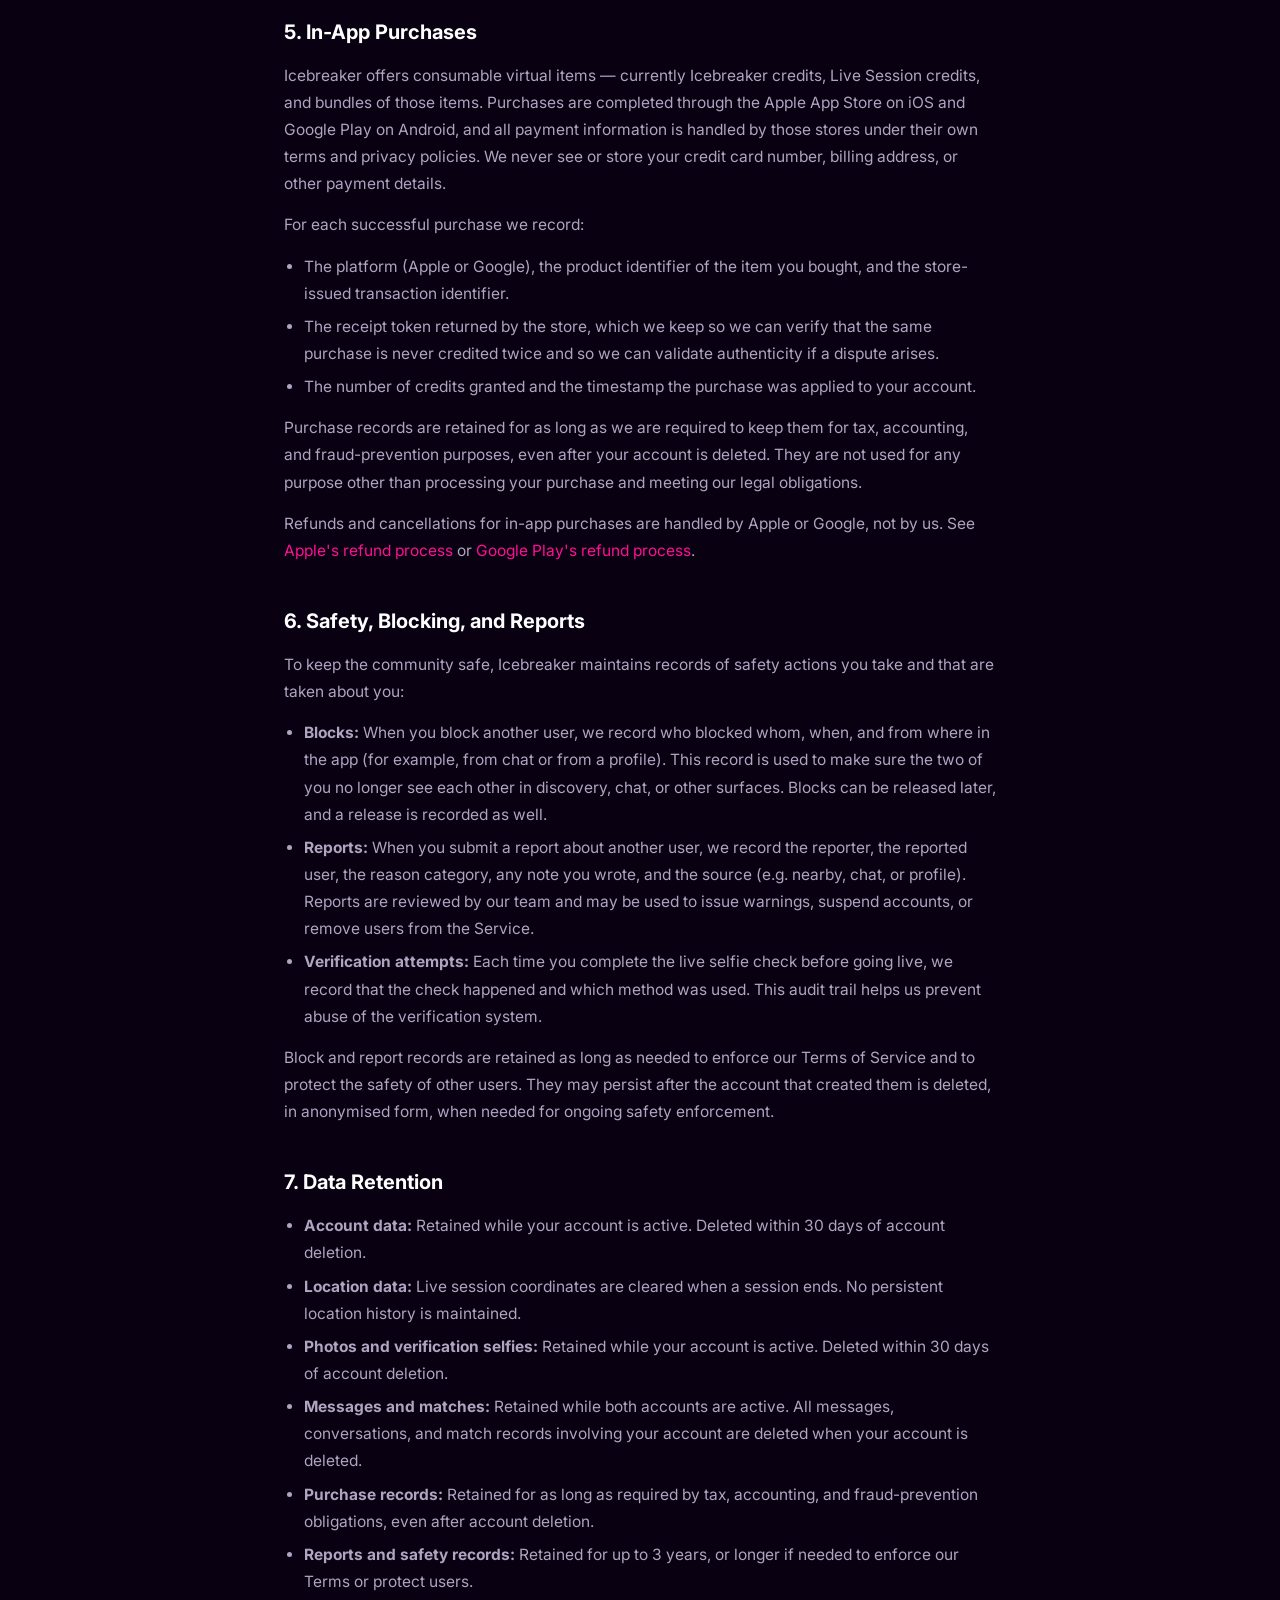
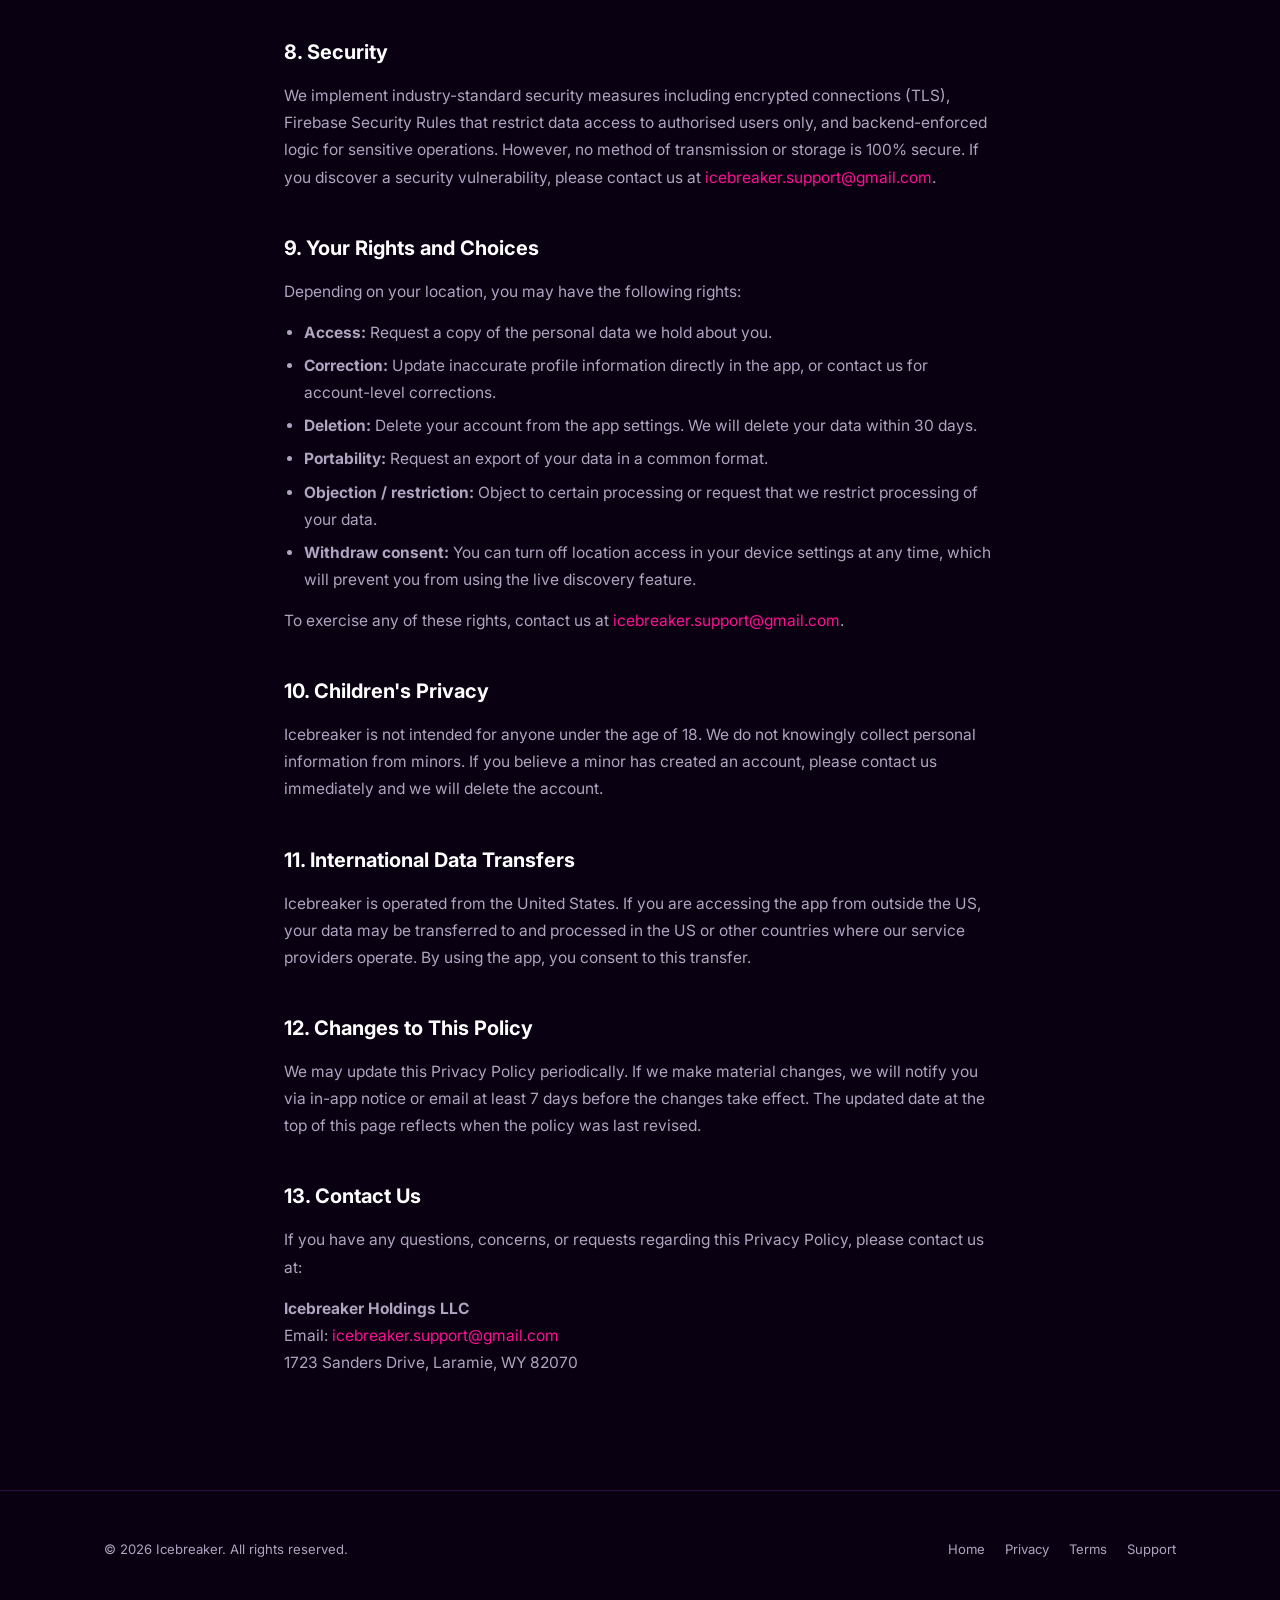
==== commit dfa9936d: "docs: align privacy + terms with current code (Shop, blocks, reports) Privacy policy: expand profile" ====
--- a/privacy.html
+++ b/privacy.html
@@ -47,7 +47,7 @@
   <div class="container container--narrow">
     <p class="label legal-hero__eyebrow">Legal</p>
     <h1 class="h2">Privacy Policy</h1>
-    <p class="legal-updated text-muted">Last updated: April 18, 2026</p>
+    <p class="legal-updated text-muted">Last updated: May 10, 2026</p>
   </div>
 </section>
 
@@ -65,22 +65,24 @@
       <h3>1.1 Information you provide directly</h3>
       <ul>
         <li><strong>Account information:</strong> Your email address, first name, date of birth, and password when you create an account.</li>
-        <li><strong>Profile information:</strong> Photos you upload, bio, gender, occupation, hometown, height, and dating preferences (e.g. "show me" settings, age range).</li>
-        <li><strong>Verification selfie:</strong> A temporary live selfie captured during the identity verification step before going live. This image is used solely for verification and is not stored permanently.</li>
+        <li><strong>Profile information:</strong> Photos you upload (up to six), bio, opener prompt, gender, sexual orientation, occupation, hometown, height, interests and hobbies, the kind of relationship you are looking for, who you are interested in meeting ("show me" setting), and your preferred age range and discovery radius.</li>
+        <li><strong>Verification selfie:</strong> A live selfie captured during the identity check before each live session. This image is stored securely and used solely to confirm that the person going live matches the profile photos. It is retained until you delete your account, at which point it is permanently removed.</li>
         <li><strong>Communications:</strong> Messages sent between matched users inside the app, and any support communications you send to us.</li>
+        <li><strong>Reports:</strong> If you report another user, we collect the report category, any note you choose to add, and the conversation or context you reported from.</li>
       </ul>
 
       <h3>1.2 Information collected automatically</h3>
       <ul>
         <li><strong>Location data:</strong> Precise GPS coordinates when you are in an active live session. This is required for the core discovery feature and is only collected while you have explicitly gone live. We do not track your location in the background.</li>
-        <li><strong>Device information:</strong> Device type, operating system, app version, and unique device identifiers (e.g. FCM token for push notifications).</li>
+        <li><strong>Device information:</strong> Device type, operating system, app version, platform identifier (e.g. iOS, Android), and a Firebase Cloud Messaging (FCM) token used to deliver push notifications to your device.</li>
         <li><strong>Usage data:</strong> Interactions within the app including screens viewed, features used, and session durations. This is used to improve the product.</li>
-        <li><strong>Log data:</strong> IP address, timestamps, and crash reports for security and stability purposes.</li>
+        <li><strong>Log data:</strong> IP address, timestamps, and server-side error logs for security and stability purposes.</li>
       </ul>
 
       <h3>1.3 Information from third parties</h3>
       <ul>
-        <li><strong>Firebase (Google):</strong> We use Firebase for authentication, database, cloud functions, and push notifications. Firebase may collect certain technical identifiers as part of these services. See <a href="https://policies.google.com/privacy" target="_blank" rel="noopener">Google's Privacy Policy</a>.</li>
+        <li><strong>Firebase (Google):</strong> We use Firebase for authentication, database, file storage, cloud functions, and push notifications. Firebase may collect certain technical identifiers as part of these services. See <a href="https://policies.google.com/privacy" target="_blank" rel="noopener">Google's Privacy Policy</a>.</li>
+        <li><strong>Apple App Store and Google Play:</strong> When you make an in-app purchase, the transaction is processed by Apple (on iOS) or Google (on Android). We receive a transaction identifier and a receipt token from the store, but we do not receive or store your payment card information. See <a href="https://www.apple.com/legal/privacy/" target="_blank" rel="noopener">Apple's Privacy Policy</a> and <a href="https://policies.google.com/privacy" target="_blank" rel="noopener">Google's Privacy Policy</a>.</li>
       </ul>
 
       <h2>2. How We Use Your Information</h2>
@@ -89,9 +91,10 @@
         <li>Create and maintain your account, and verify your identity.</li>
         <li>Power the live discovery feature — showing your profile to compatible, nearby users when you choose to go live.</li>
         <li>Enable mutual-interest connections and in-app messaging between matched users.</li>
-        <li>Send you push notifications about Icebreakers, matches, and messages (you can opt out at any time via device settings).</li>
-        <li>Enforce our Terms of Service and protect the safety of our community, including investigating reports of abuse.</li>
-        <li>Improve and personalise the app experience through anonymised usage analytics.</li>
+        <li>Send you push notifications related to your matches and messages (you can opt out at any time via in-app settings or your device's notification settings).</li>
+        <li>Process in-app purchases, credit your account with the items you bought, and prevent the same purchase from being credited twice.</li>
+        <li>Enforce our Terms of Service and protect the safety of our community, including investigating reports of abuse and enforcing user blocks.</li>
+        <li>Improve and maintain the app experience through internal product diagnostics.</li>
         <li>Comply with legal obligations.</li>
       </ul>
       <p>We do not sell your personal information to third parties. We do not use your data to serve third-party advertising.</p>
@@ -113,27 +116,59 @@
       <h2>4. How We Share Your Information</h2>
       <p>We share your information only in the following circumstances:</p>
       <ul>
-        <li><strong>With other users:</strong> Your public profile (name, age, photos, bio) is visible to other live users within your discovery radius when you are live. Your exact location is never shown to other users.</li>
+        <li><strong>With other users:</strong> Your public profile (first name, age, photos, bio, opener prompt, hometown, occupation, height, interests, and the kind of relationship you are looking for) is visible to other live users who match your filters within your discovery radius when you are live. Your exact location, email address, and date of birth are never shown to other users.</li>
         <li><strong>Service providers:</strong> We share data with Firebase/Google to operate the app. These providers are contractually bound to handle your data securely and only as instructed.</li>
+        <li><strong>Payment processors:</strong> When you buy credits or other in-app items, the purchase itself is processed by Apple (on iOS) or Google (on Android). We share the product identifier and account identifier needed to deliver what you bought; the store handles your payment details directly.</li>
         <li><strong>Legal requirements:</strong> We may disclose information if required to do so by law, court order, or governmental authority, or to protect the rights, property, or safety of Icebreaker or others.</li>
         <li><strong>Business transfer:</strong> If Icebreaker is acquired by or merged with another company, your information may be transferred as part of that transaction. We will notify you via email or in-app notice before this occurs.</li>
       </ul>
 
-      <h2>5. Data Retention</h2>
+      <h2>5. In-App Purchases</h2>
+      <p>
+        Icebreaker offers consumable virtual items — currently Icebreaker credits, Live Session credits, and bundles of those items. Purchases are completed through the Apple App Store on iOS and Google Play on Android, and all payment information is handled by those stores under their own terms and privacy policies. We never see or store your credit card number, billing address, or other payment details.
+      </p>
+      <p>For each successful purchase we record:</p>
+      <ul>
+        <li>The platform (Apple or Google), the product identifier of the item you bought, and the store-issued transaction identifier.</li>
+        <li>The receipt token returned by the store, which we keep so we can verify that the same purchase is never credited twice and so we can validate authenticity if a dispute arises.</li>
+        <li>The number of credits granted and the timestamp the purchase was applied to your account.</li>
+      </ul>
+      <p>
+        Purchase records are retained for as long as we are required to keep them for tax, accounting, and fraud-prevention purposes, even after your account is deleted. They are not used for any purpose other than processing your purchase and meeting our legal obligations.
+      </p>
+      <p>
+        Refunds and cancellations for in-app purchases are handled by Apple or Google, not by us. See <a href="https://support.apple.com/HT204084" target="_blank" rel="noopener">Apple's refund process</a> or <a href="https://support.google.com/googleplay/answer/2479637" target="_blank" rel="noopener">Google Play's refund process</a>.
+      </p>
+
+      <h2>6. Safety, Blocking, and Reports</h2>
+      <p>
+        To keep the community safe, Icebreaker maintains records of safety actions you take and that are taken about you:
+      </p>
+      <ul>
+        <li><strong>Blocks:</strong> When you block another user, we record who blocked whom, when, and from where in the app (for example, from chat or from a profile). This record is used to make sure the two of you no longer see each other in discovery, chat, or other surfaces. Blocks can be released later, and a release is recorded as well.</li>
+        <li><strong>Reports:</strong> When you submit a report about another user, we record the reporter, the reported user, the reason category, any note you wrote, and the source (e.g. nearby, chat, or profile). Reports are reviewed by our team and may be used to issue warnings, suspend accounts, or remove users from the Service.</li>
+        <li><strong>Verification attempts:</strong> Each time you complete the live selfie check before going live, we record that the check happened and which method was used. This audit trail helps us prevent abuse of the verification system.</li>
+      </ul>
+      <p>
+        Block and report records are retained as long as needed to enforce our Terms of Service and to protect the safety of other users. They may persist after the account that created them is deleted, in anonymised form, when needed for ongoing safety enforcement.
+      </p>
+
+      <h2>7. Data Retention</h2>
       <ul>
         <li><strong>Account data:</strong> Retained while your account is active. Deleted within 30 days of account deletion.</li>
         <li><strong>Location data:</strong> Live session coordinates are cleared when a session ends. No persistent location history is maintained.</li>
-        <li><strong>Messages:</strong> Retained while the conversation is active. Deleted if both users delete the conversation, or within 30 days of account deletion.</li>
-        <li><strong>Verification selfies:</strong> Not stored after the verification check completes.</li>
-        <li><strong>Reports and abuse records:</strong> Retained for up to 3 years to support safety enforcement.</li>
-      </ul>
-
-      <h2>6. Security</h2>
+        <li><strong>Photos and verification selfies:</strong> Retained while your account is active. Deleted within 30 days of account deletion.</li>
+        <li><strong>Messages and matches:</strong> Retained while both accounts are active. All messages, conversations, and match records involving your account are deleted when your account is deleted.</li>
+        <li><strong>Purchase records:</strong> Retained for as long as required by tax, accounting, and fraud-prevention obligations, even after account deletion.</li>
+        <li><strong>Reports and safety records:</strong> Retained for up to 3 years, or longer if needed to enforce our Terms or protect users.</li>
+      </ul>
+
+      <h2>8. Security</h2>
       <p>
         We implement industry-standard security measures including encrypted connections (TLS), Firebase Security Rules that restrict data access to authorised users only, and backend-enforced logic for sensitive operations. However, no method of transmission or storage is 100% secure. If you discover a security vulnerability, please contact us at <a href="mailto:icebreaker.support@gmail.com">icebreaker.support@gmail.com</a>.
       </p>
 
-      <h2>7. Your Rights and Choices</h2>
+      <h2>9. Your Rights and Choices</h2>
       <p>Depending on your location, you may have the following rights:</p>
       <ul>
         <li><strong>Access:</strong> Request a copy of the personal data we hold about you.</li>
@@ -145,22 +180,22 @@
       </ul>
       <p>To exercise any of these rights, contact us at <a href="mailto:icebreaker.support@gmail.com">icebreaker.support@gmail.com</a>.</p>
 
-      <h2>8. Children's Privacy</h2>
+      <h2>10. Children's Privacy</h2>
       <p>
         Icebreaker is not intended for anyone under the age of 18. We do not knowingly collect personal information from minors. If you believe a minor has created an account, please contact us immediately and we will delete the account.
       </p>
 
-      <h2>9. International Data Transfers</h2>
+      <h2>11. International Data Transfers</h2>
       <p>
         Icebreaker is operated from the United States. If you are accessing the app from outside the US, your data may be transferred to and processed in the US or other countries where our service providers operate. By using the app, you consent to this transfer.
       </p>
 
-      <h2>10. Changes to This Policy</h2>
+      <h2>12. Changes to This Policy</h2>
       <p>
         We may update this Privacy Policy periodically. If we make material changes, we will notify you via in-app notice or email at least 7 days before the changes take effect. The updated date at the top of this page reflects when the policy was last revised.
       </p>
 
-      <h2>11. Contact Us</h2>
+      <h2>13. Contact Us</h2>
       <p>
         If you have any questions, concerns, or requests regarding this Privacy Policy, please contact us at:
       </p>
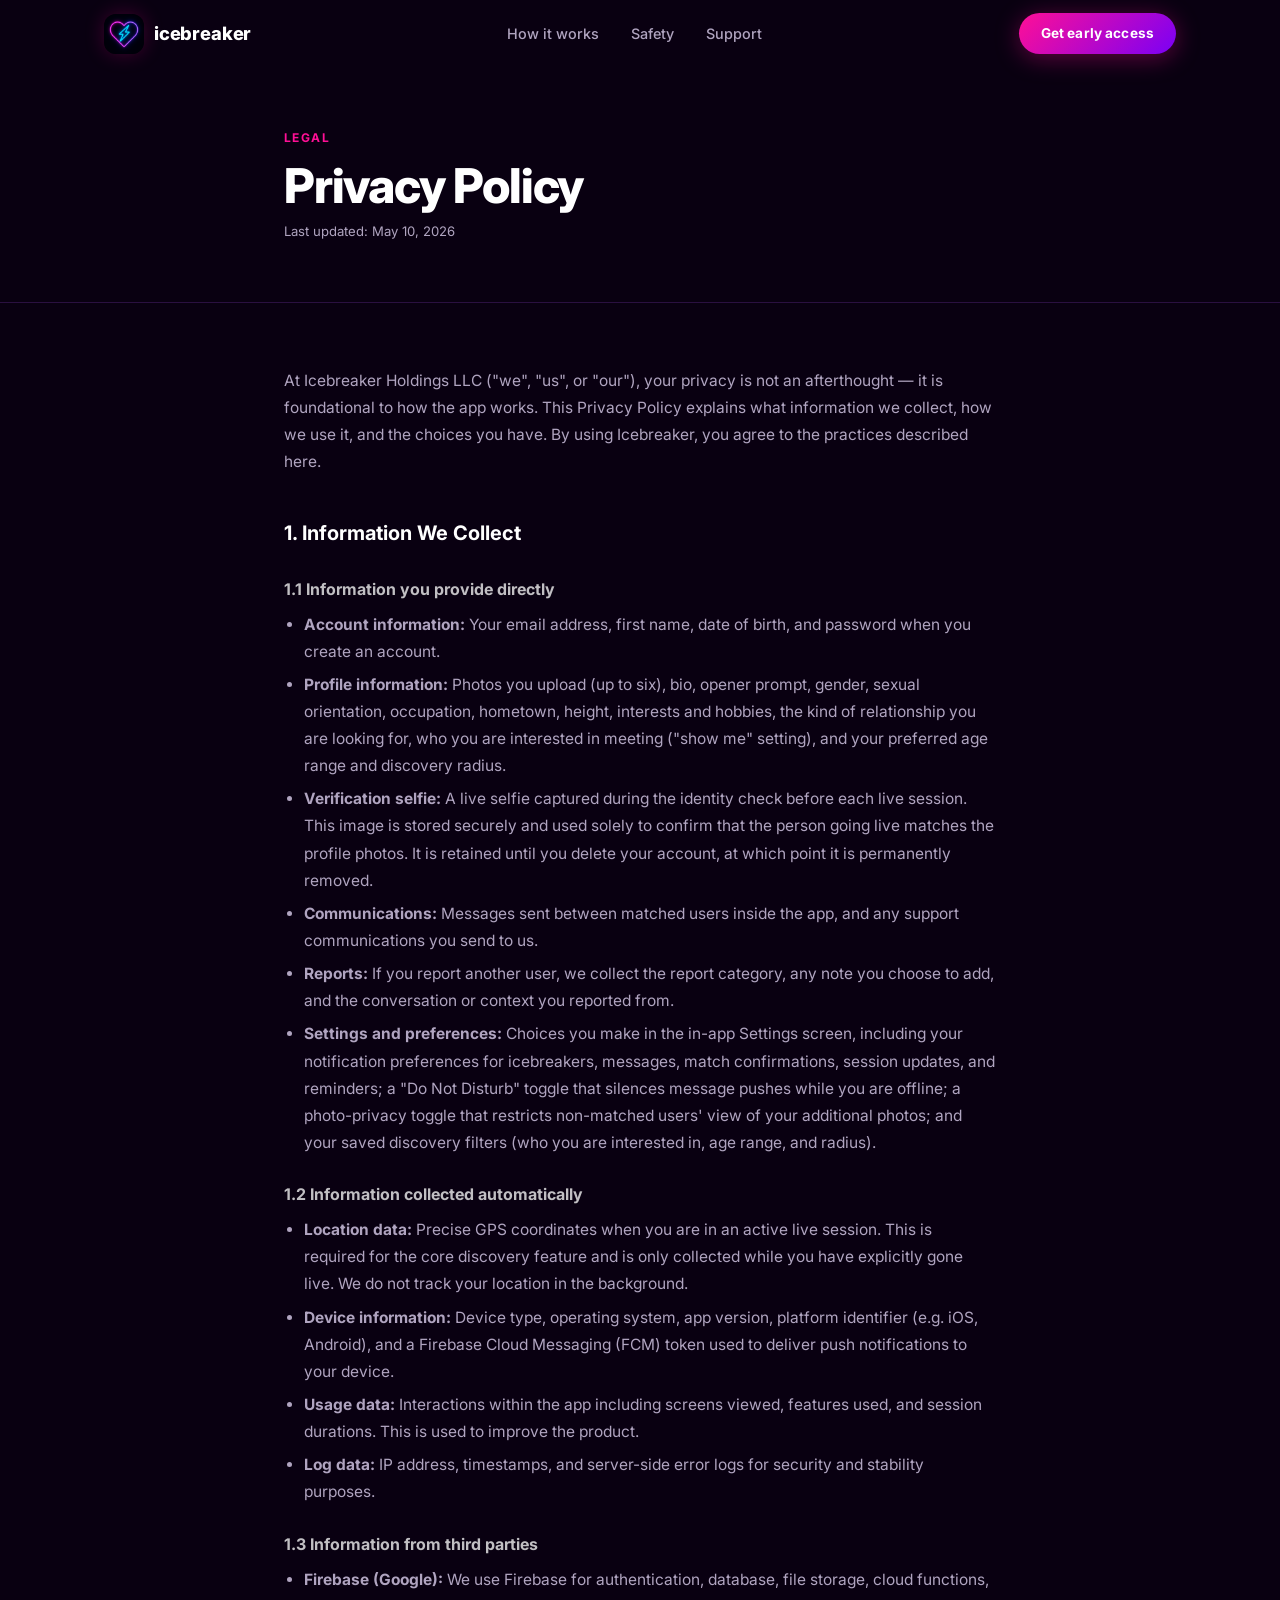
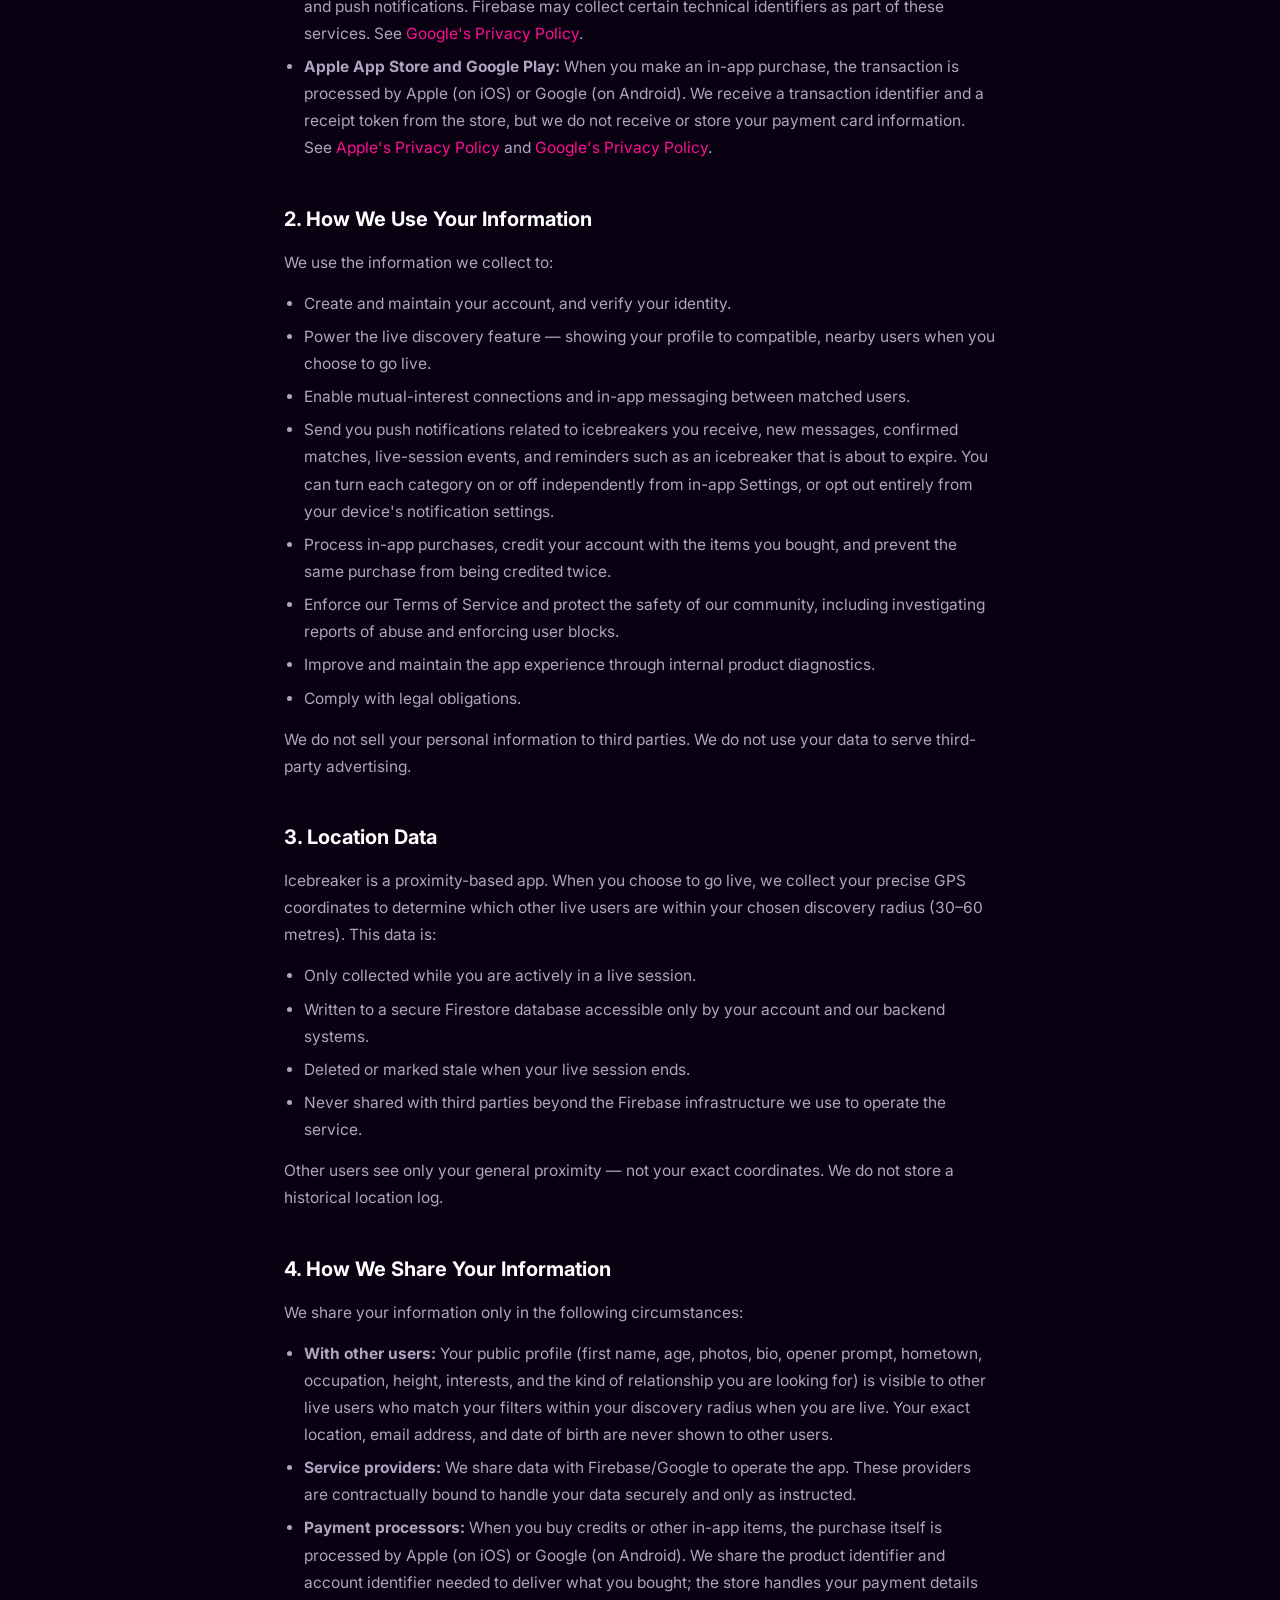
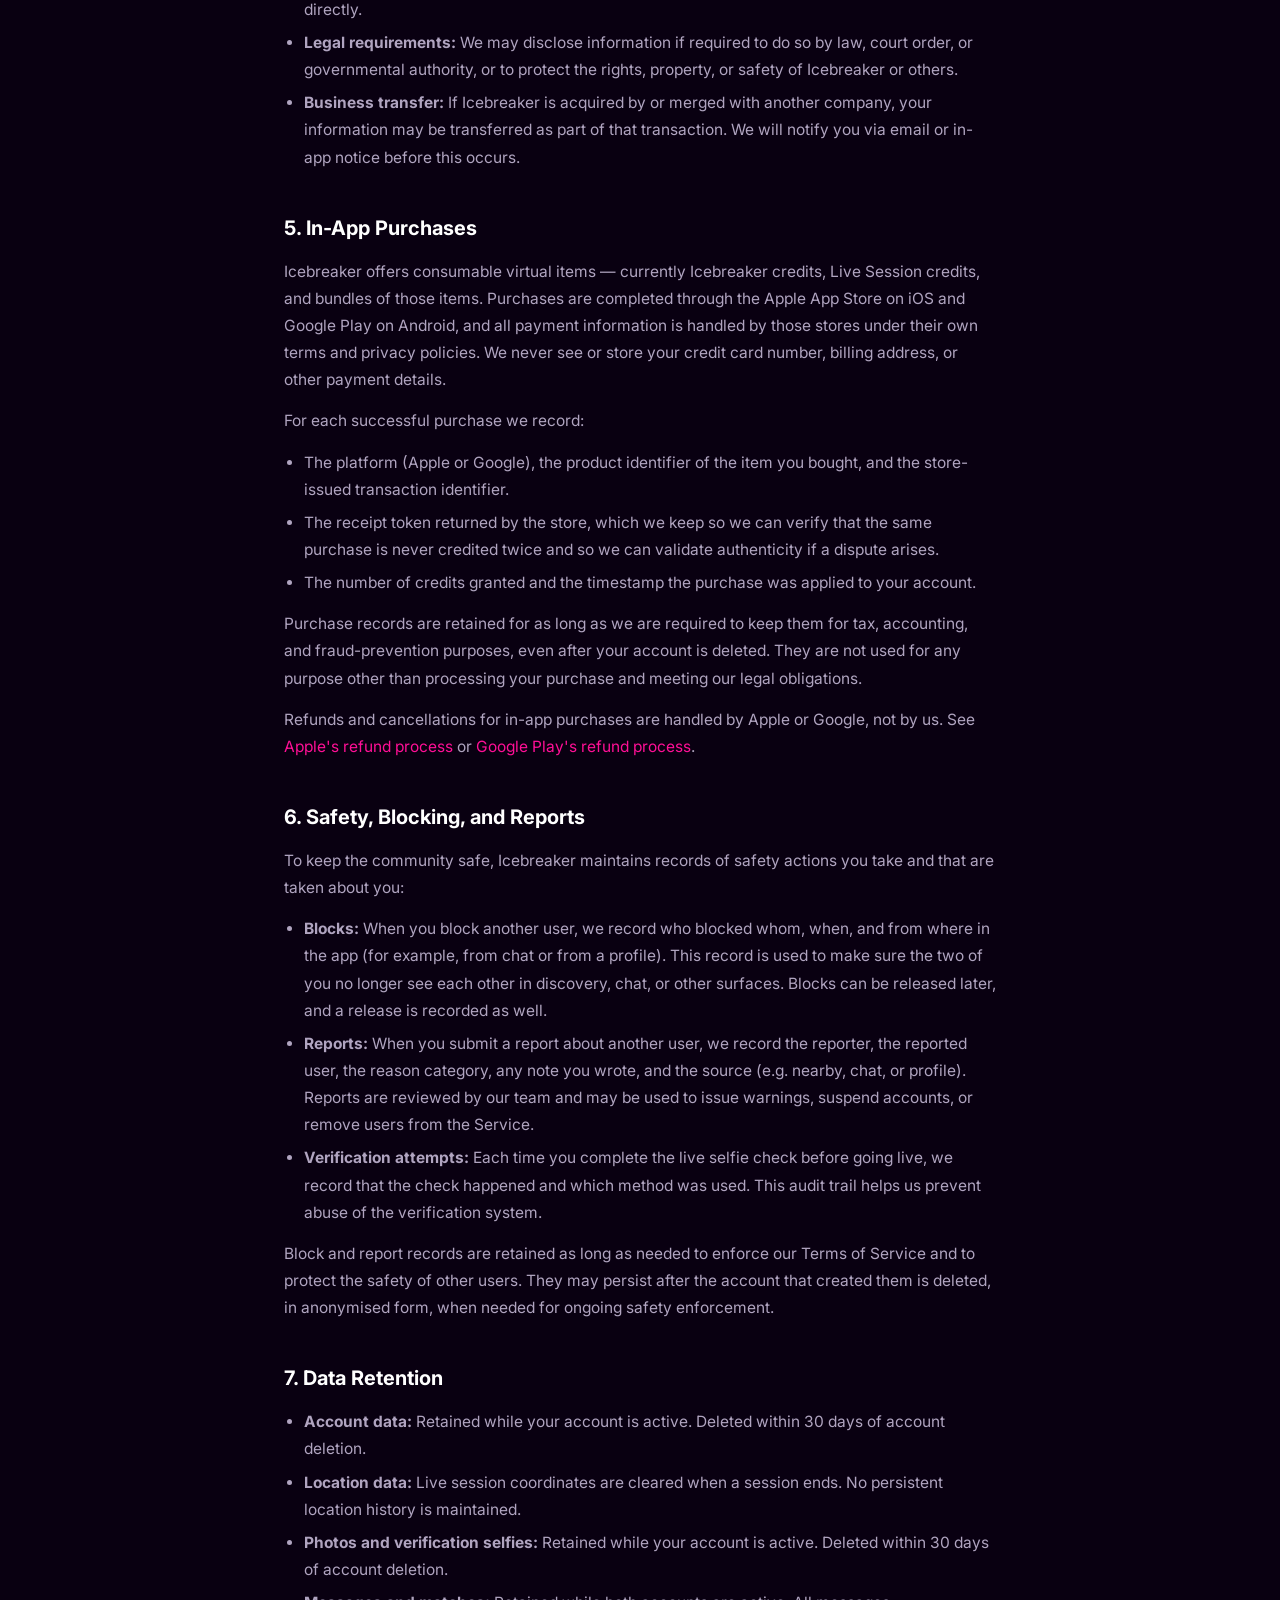
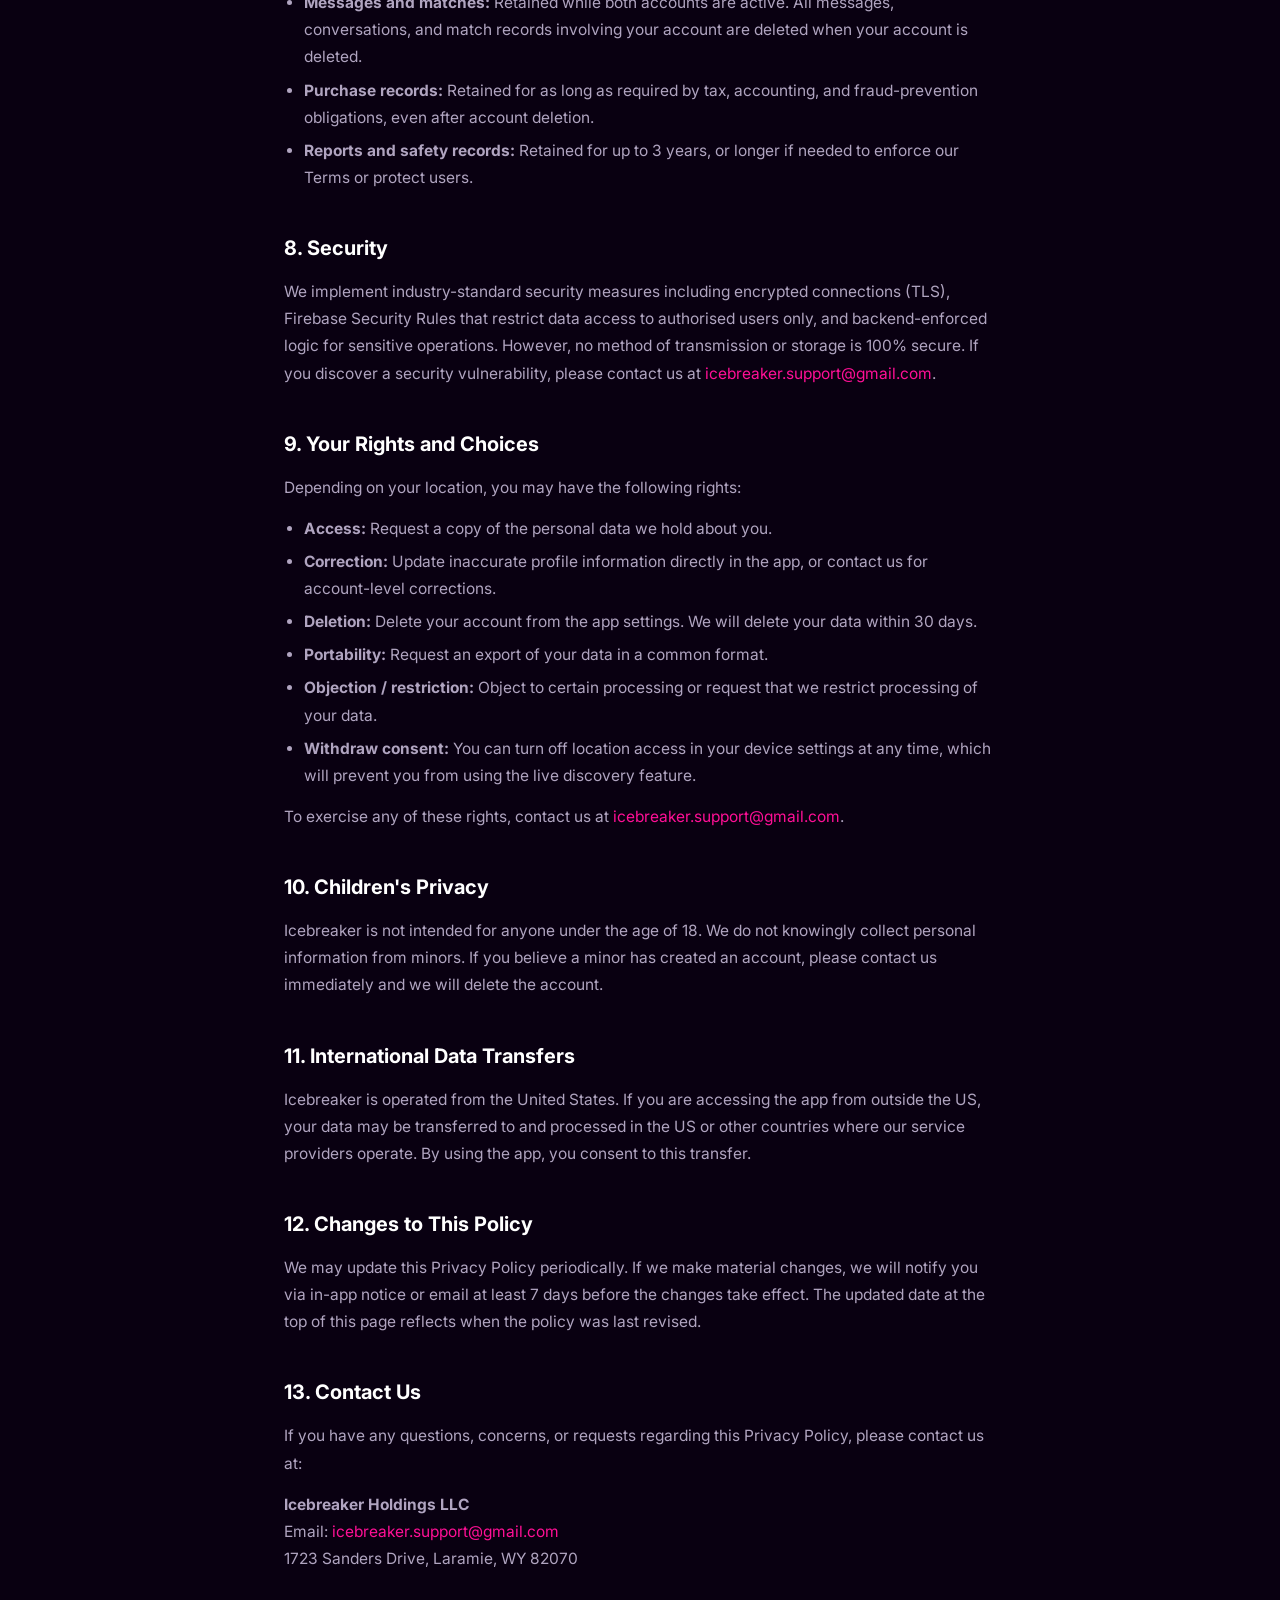
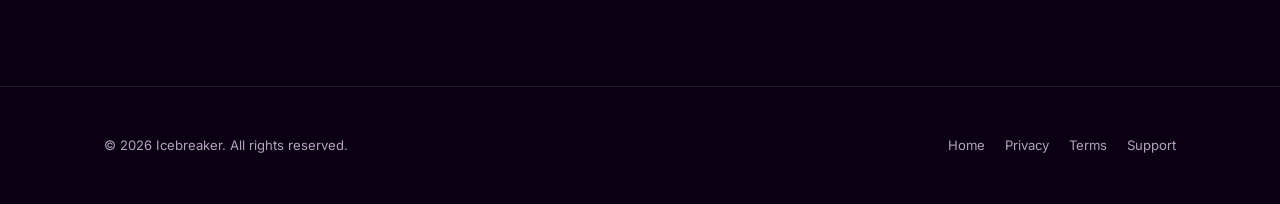
==== commit 13adc166: "docs(privacy): disclose notification preferences and reminder event type App-side commit 18a72d5 shi" ====
--- a/privacy.html
+++ b/privacy.html
@@ -69,6 +69,7 @@
         <li><strong>Verification selfie:</strong> A live selfie captured during the identity check before each live session. This image is stored securely and used solely to confirm that the person going live matches the profile photos. It is retained until you delete your account, at which point it is permanently removed.</li>
         <li><strong>Communications:</strong> Messages sent between matched users inside the app, and any support communications you send to us.</li>
         <li><strong>Reports:</strong> If you report another user, we collect the report category, any note you choose to add, and the conversation or context you reported from.</li>
+        <li><strong>Settings and preferences:</strong> Choices you make in the in-app Settings screen, including your notification preferences for icebreakers, messages, match confirmations, session updates, and reminders; a "Do Not Disturb" toggle that silences message pushes while you are offline; a photo-privacy toggle that restricts non-matched users' view of your additional photos; and your saved discovery filters (who you are interested in, age range, and radius).</li>
       </ul>
 
       <h3>1.2 Information collected automatically</h3>
@@ -91,7 +92,7 @@
         <li>Create and maintain your account, and verify your identity.</li>
         <li>Power the live discovery feature — showing your profile to compatible, nearby users when you choose to go live.</li>
         <li>Enable mutual-interest connections and in-app messaging between matched users.</li>
-        <li>Send you push notifications related to your matches and messages (you can opt out at any time via in-app settings or your device's notification settings).</li>
+        <li>Send you push notifications related to icebreakers you receive, new messages, confirmed matches, live-session events, and reminders such as an icebreaker that is about to expire. You can turn each category on or off independently from in-app Settings, or opt out entirely from your device's notification settings.</li>
         <li>Process in-app purchases, credit your account with the items you bought, and prevent the same purchase from being credited twice.</li>
         <li>Enforce our Terms of Service and protect the safety of our community, including investigating reports of abuse and enforcing user blocks.</li>
         <li>Improve and maintain the app experience through internal product diagnostics.</li>
